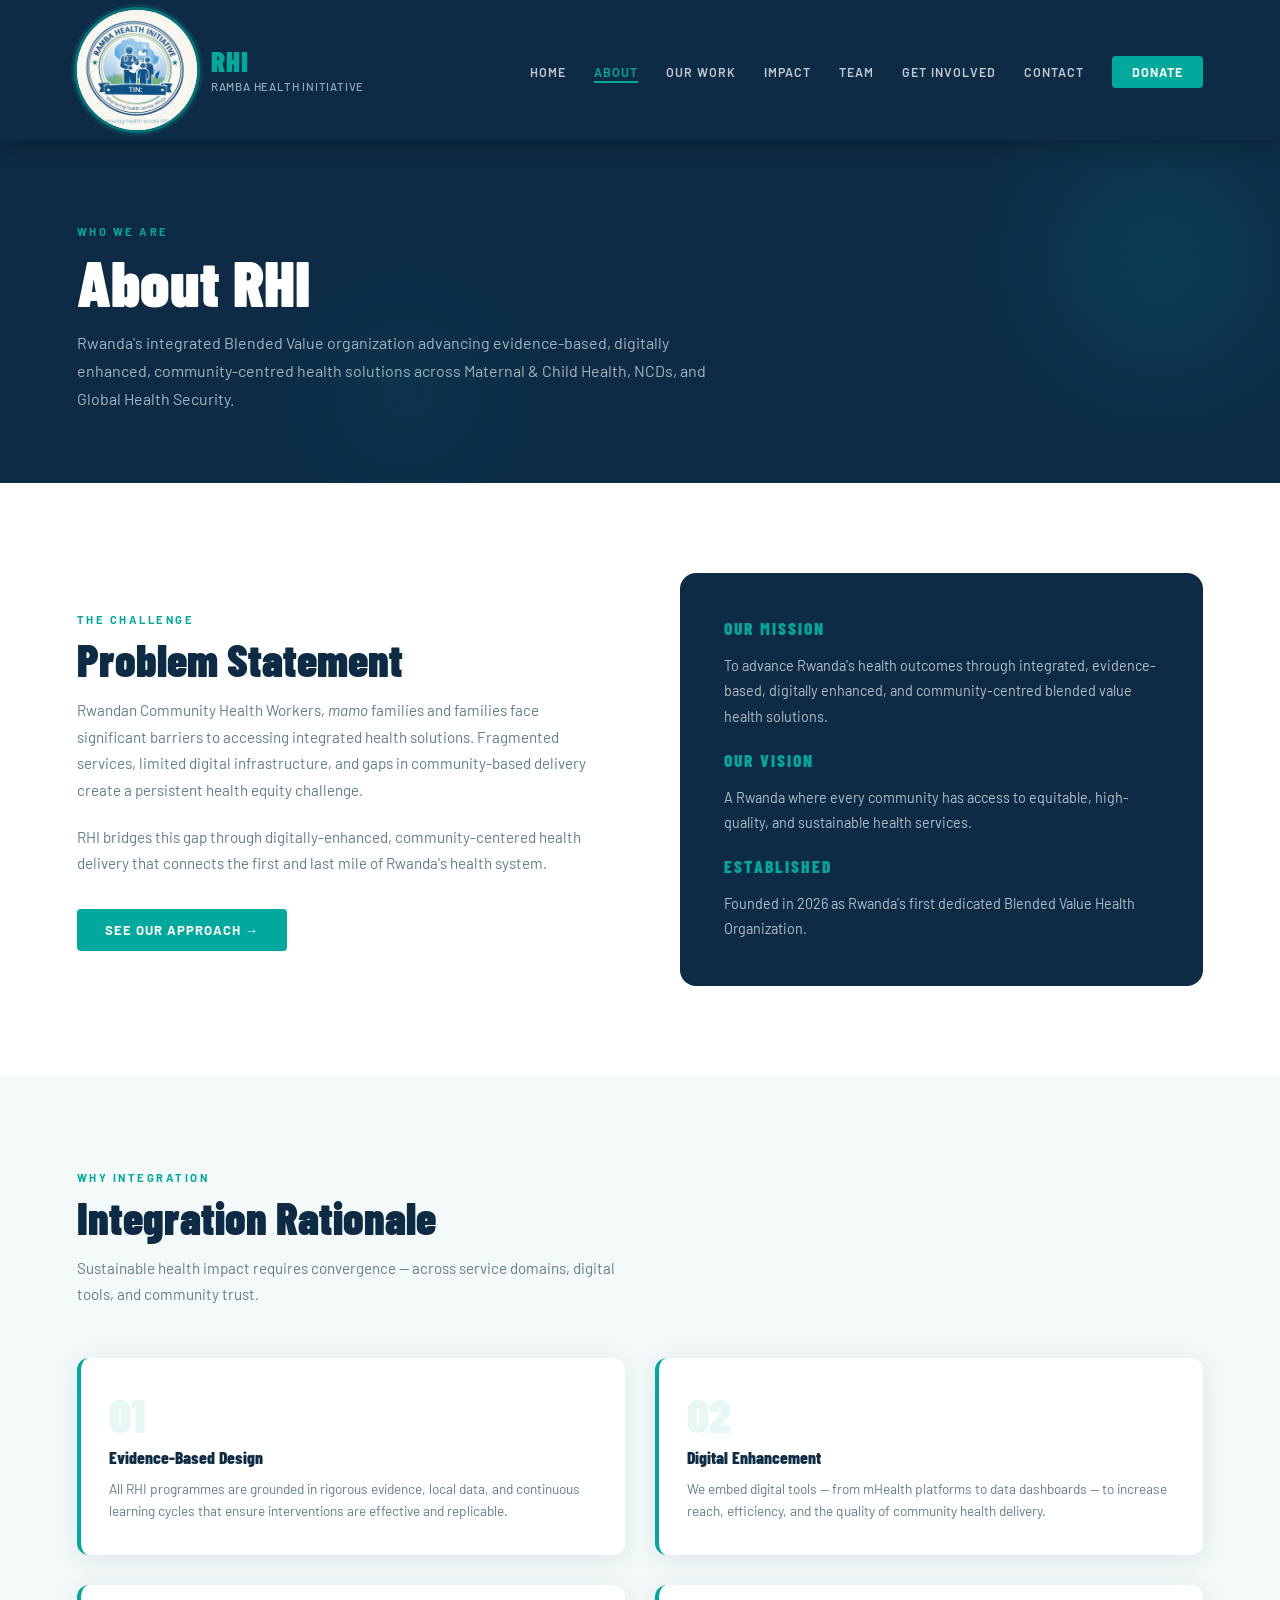
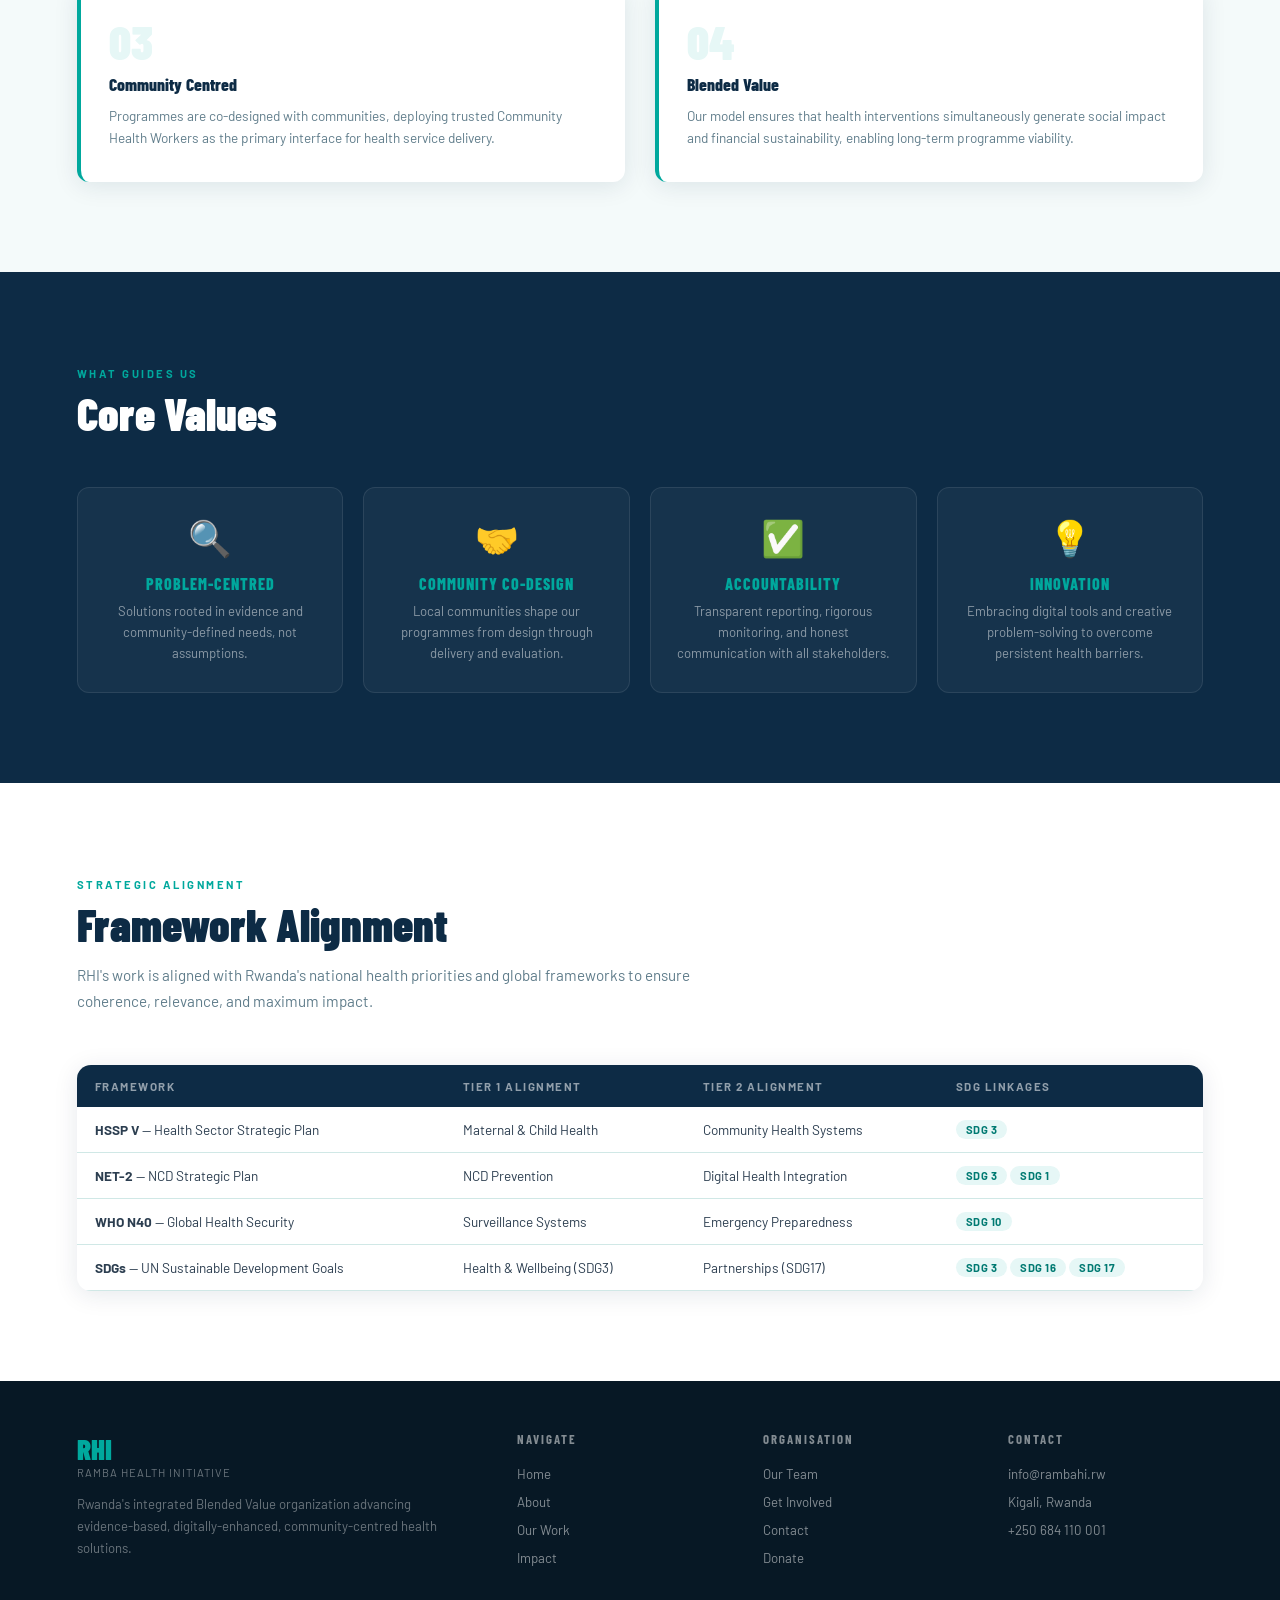
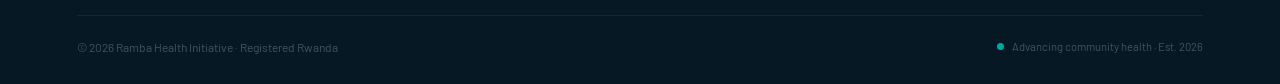
==== about.html @ 8e65e3e3 "done" ====
﻿<!DOCTYPE html>
<html lang="en">
<head>
<meta charset="UTF-8">
<link rel="icon" type="image/png" href="logo.png">
<meta name="viewport" content="width=device-width, initial-scale=1.0">
<title>About — Ramba Health Initiative</title>
<link href="https://fonts.googleapis.com/css2?family=Barlow+Condensed:wght@400;600;700;800;900&family=Barlow:ital,wght@0,300;0,400;0,500;0,600;1,400&display=swap" rel="stylesheet">
<link rel="stylesheet" href="shared.css">
<style>
.problem-section {
  display: grid; grid-template-columns: 1fr 1fr; gap: 80px; align-items: center;
}
.problem-card {
  background: var(--navy); border-radius: 16px; padding: 44px;
}
.problem-card h3 {
  font-family: 'Barlow Condensed', sans-serif;
  font-weight: 800; font-size: 1.1rem;
  color: var(--teal); letter-spacing: 2px; text-transform: uppercase; margin-bottom: 14px;
}
.problem-card p { font-size: 0.9rem; color: rgba(255,255,255,0.7); line-height: 1.75; }

.rationale-section { background: var(--light-bg); }
.rationale-grid { display: grid; grid-template-columns: 1fr 1fr; gap: 30px; margin-top: 50px; }
.rationale-card {
  background: white; border-radius: 12px; padding: 32px 28px;
  border-left: 4px solid var(--teal);
  box-shadow: var(--shadow);
}
.rationale-card .num {
  font-family: 'Barlow Condensed', sans-serif;
  font-weight: 900; font-size: 3rem; color: var(--teal-light);
  line-height: 1; margin-bottom: 8px;
}
.rationale-card h4 {
  font-family: 'Barlow Condensed', sans-serif;
  font-weight: 800; font-size: 1.1rem; color: var(--navy); margin-bottom: 10px;
}
.rationale-card p { font-size: 0.85rem; color: var(--text-muted); line-height: 1.65; }

.values-section { background: var(--navy); }
.values-section .section-title { color: white; }
.values-grid { display: grid; grid-template-columns: repeat(4,1fr); gap: 20px; margin-top: 50px; }
.value-card {
  background: rgba(255,255,255,0.04);
  border: 1px solid rgba(255,255,255,0.09);
  border-radius: 12px; padding: 28px 22px;
  text-align: center;
  transition: background .2s, transform .2s;
}
.value-card:hover { background: rgba(0,168,157,0.12); transform: translateY(-4px); }
.value-card .v-icon { font-size: 2.2rem; margin-bottom: 14px; }
.value-card .v-title {
  font-family: 'Barlow Condensed', sans-serif;
  font-weight: 800; font-size: 1rem; color: var(--teal);
  text-transform: uppercase; letter-spacing: 1px; margin-bottom: 8px;
}
.value-card .v-desc { font-size: 0.82rem; color: rgba(255,255,255,0.5); line-height: 1.6; }

.framework-section {}
.framework-intro { max-width: 640px; margin-bottom: 50px; }
.framework-table-wrap {
  background: white; border-radius: 14px;
  box-shadow: var(--shadow); overflow: hidden;
}
.framework-table-wrap table { width: 100%; border-collapse: collapse; }
.framework-table-wrap thead tr { background: var(--navy); }
.framework-table-wrap th {
  font-size: 0.72rem; font-weight: 700;
  color: rgba(255,255,255,0.55); letter-spacing: 1.5px; text-transform: uppercase;
  padding: 14px 18px; text-align: left;
}
.framework-table-wrap td {
  font-size: 0.85rem; padding: 13px 18px;
  border-bottom: 1px solid var(--border); color: var(--text);
}
.framework-table-wrap tbody tr:hover { background: var(--teal-light); }
.tag-pill {
  display: inline-block; padding: 3px 10px;
  border-radius: 99px; font-size: 0.7rem; font-weight: 700;
  background: var(--teal-light); color: var(--teal-dark);
  letter-spacing: 0.5px;
}

@media (max-width: 900px) {
  .problem-section { grid-template-columns: 1fr; gap: 40px; }
  .rationale-grid { grid-template-columns: 1fr; }
  .values-grid { grid-template-columns: 1fr 1fr; }
}
</style>
</head>
<body data-page="about">

<nav>
  <a class="nav-logo" href="index.html">
    <div class="logo-seal">
      <img src="logo.png" alt="RHI Logo">
    </div>
    <div class="logo-text"><div class="abbr">RHI</div><div class="full">Ramba Health Initiative</div></div>
  </a>
  <ul class="nav-links">
    <li><a href="index.html" data-page="index">Home</a></li>
    <li><a href="about.html" data-page="about">About</a></li>
    <li><a href="our-work.html" data-page="our-work">Our Work</a></li>
    <li><a href="impact.html" data-page="impact">Impact</a></li>
    <li><a href="team.html" data-page="team">Team</a></li>
    <li><a href="get-involved.html" data-page="get-involved">Get Involved</a></li>
    <li><a href="contact.html" data-page="contact">Contact</a></li>
    <li><a href="contact.html" class="btn-nav-donate">Donate</a></li>
  </ul>
</nav>

<div class="page-wrap">
  <div class="page-hero">
    <div class="section-tag">Who We Are</div>
    <h1 class="section-title fade-up">About RHI</h1>
    <p class="fade-up delay-1">Rwanda's integrated Blended Value organization advancing evidence-based, digitally enhanced, community-centred health solutions across Maternal & Child Health, NCDs, and Global Health Security.</p>
  </div>

  <!-- PROBLEM STATEMENT -->
  <section>
    <div class="problem-section">
      <div>
        <div class="section-tag">The Challenge</div>
        <h2 class="section-title">Problem Statement</h2>
        <p style="font-size:0.95rem;color:var(--text-muted);line-height:1.75;margin-bottom:20px;">
          Rwandan Community Health Workers, <em>mamo</em> families and families face significant barriers to accessing integrated health solutions. Fragmented services, limited digital infrastructure, and gaps in community-based delivery create a persistent health equity challenge.
        </p>
        <p style="font-size:0.95rem;color:var(--text-muted);line-height:1.75;margin-bottom:32px;">
          RHI bridges this gap through digitally-enhanced, community-centered health delivery that connects the first and last mile of Rwanda's health system.
        </p>
        <a href="our-work.html" class="btn-primary">See Our Approach →</a>
      </div>
      <div class="problem-card">
        <h3>Our Mission</h3>
        <p style="margin-bottom:20px;">To advance Rwanda's health outcomes through integrated, evidence-based, digitally enhanced, and community-centred blended value health solutions.</p>
        <h3>Our Vision</h3>
        <p style="margin-bottom:20px;">A Rwanda where every community has access to equitable, high-quality, and sustainable health services.</p>
        <h3>Established</h3>
        <p>Founded in 2026 as Rwanda's first dedicated Blended Value Health Organization.</p>
      </div>
    </div>
  </section>

  <!-- INTEGRATION RATIONALE -->
  <section class="rationale-section">
    <div class="section-tag">Why Integration</div>
    <h2 class="section-title">Integration Rationale</h2>
    <p class="section-sub">Sustainable health impact requires convergence — across service domains, digital tools, and community trust.</p>
    <div class="rationale-grid">
      <div class="rationale-card">
        <div class="num">01</div>
        <h4>Evidence-Based Design</h4>
        <p>All RHI programmes are grounded in rigorous evidence, local data, and continuous learning cycles that ensure interventions are effective and replicable.</p>
      </div>
      <div class="rationale-card">
        <div class="num">02</div>
        <h4>Digital Enhancement</h4>
        <p>We embed digital tools — from mHealth platforms to data dashboards — to increase reach, efficiency, and the quality of community health delivery.</p>
      </div>
      <div class="rationale-card">
        <div class="num">03</div>
        <h4>Community Centred</h4>
        <p>Programmes are co-designed with communities, deploying trusted Community Health Workers as the primary interface for health service delivery.</p>
      </div>
      <div class="rationale-card">
        <div class="num">04</div>
        <h4>Blended Value</h4>
        <p>Our model ensures that health interventions simultaneously generate social impact and financial sustainability, enabling long-term programme viability.</p>
      </div>
    </div>
  </section>

  <!-- CORE VALUES -->
  <section class="values-section">
    <div class="section-tag" style="color:var(--teal)">What Guides Us</div>
    <h2 class="section-title">Core Values</h2>
    <div class="values-grid">
      <div class="value-card">
        <div class="v-icon">🔍</div>
        <div class="v-title">Problem-Centred</div>
        <div class="v-desc">Solutions rooted in evidence and community-defined needs, not assumptions.</div>
      </div>
      <div class="value-card">
        <div class="v-icon">🤝</div>
        <div class="v-title">Community Co-Design</div>
        <div class="v-desc">Local communities shape our programmes from design through delivery and evaluation.</div>
      </div>
      <div class="value-card">
        <div class="v-icon">✅</div>
        <div class="v-title">Accountability</div>
        <div class="v-desc">Transparent reporting, rigorous monitoring, and honest communication with all stakeholders.</div>
      </div>
      <div class="value-card">
        <div class="v-icon">💡</div>
        <div class="v-title">Innovation</div>
        <div class="v-desc">Embracing digital tools and creative problem-solving to overcome persistent health barriers.</div>
      </div>
    </div>
  </section>

  <!-- FRAMEWORK ALIGNMENT -->
  <section class="framework-section">
    <div class="section-tag">Strategic Alignment</div>
    <h2 class="section-title">Framework Alignment</h2>
    <p class="section-sub framework-intro">RHI's work is aligned with Rwanda's national health priorities and global frameworks to ensure coherence, relevance, and maximum impact.</p>
    <div class="framework-table-wrap">
      <table>
        <thead>
          <tr>
            <th>Framework</th><th>Tier 1 Alignment</th><th>Tier 2 Alignment</th><th>SDG Linkages</th>
          </tr>
        </thead>
        <tbody>
          <tr>
            <td><strong>HSSP V</strong> — Health Sector Strategic Plan</td>
            <td>Maternal & Child Health</td>
            <td>Community Health Systems</td>
            <td><span class="tag-pill">SDG 3</span></td>
          </tr>
          <tr>
            <td><strong>NET-2</strong> — NCD Strategic Plan</td>
            <td>NCD Prevention</td>
            <td>Digital Health Integration</td>
            <td><span class="tag-pill">SDG 3</span> <span class="tag-pill">SDG 1</span></td>
          </tr>
          <tr>
            <td><strong>WHO N40</strong> — Global Health Security</td>
            <td>Surveillance Systems</td>
            <td>Emergency Preparedness</td>
            <td><span class="tag-pill">SDG 10</span></td>
          </tr>
          <tr>
            <td><strong>SDGs</strong> — UN Sustainable Development Goals</td>
            <td>Health & Wellbeing (SDG3)</td>
            <td>Partnerships (SDG17)</td>
            <td><span class="tag-pill">SDG 3</span> <span class="tag-pill">SDG 16</span> <span class="tag-pill">SDG 17</span></td>
          </tr>
        </tbody>
      </table>
    </div>
  </section>
</div>

<footer>
  <div class="footer-top">
    <div class="footer-brand">
      <div class="abbr">RHI</div>
      <div class="tagline">Ramba Health Initiative</div>
      <p>Rwanda's integrated Blended Value organization advancing evidence-based, digitally-enhanced, community-centred health solutions.</p>
    </div>
    <div class="footer-col"><h4>Navigate</h4><ul><li><a href="index.html">Home</a></li><li><a href="about.html">About</a></li><li><a href="our-work.html">Our Work</a></li><li><a href="impact.html">Impact</a></li></ul></div>
    <div class="footer-col"><h4>Organisation</h4><ul><li><a href="team.html">Our Team</a></li><li><a href="get-involved.html">Get Involved</a></li><li><a href="contact.html">Contact</a></li><li><a href="contact.html">Donate</a></li></ul></div>
    <div class="footer-col"><h4>Contact</h4><ul><li><a href="mailto:info@rambahi.rw">info@rambahi.rw</a></li><li><a href="#">Kigali, Rwanda</a></li><li><a href="#">+250 684 110 001</a></li></ul></div>
  </div>
  <div class="footer-bottom">
    <p>© 2026 Ramba Health Initiative · Registered Rwanda</p>
    <div class="footer-pulse"><div class="pulse-dot"></div><div class="pulse-label">Advancing community health · Est. 2026</div></div>
  </div>
</footer>
<script>
  document.querySelectorAll('.nav-links a[data-page]').forEach(a => {
    if (a.dataset.page === document.body.dataset.page) a.classList.add('active');
  });
</script>
<script>
(function(){
  var img = new Image();
  img.onload = function(){
    var c = document.createElement('canvas');
    c.width = c.height = 64;
    var ctx = c.getContext('2d');
    ctx.beginPath();
    ctx.arc(32,32,32,0,Math.PI*2);
    ctx.closePath();
    ctx.clip();
    ctx.drawImage(img,0,0,64,64);
    var link = document.querySelector("link[rel='icon']");
    link.href = c.toDataURL('image/png');
  };
  img.src = 'logo.png';
})();
</script></body>
</html>
---- shared.css ----
@import url('https://fonts.googleapis.com/css2?family=Barlow+Condensed:wght@400;600;700;800;900&family=Barlow:ital,wght@0,300;0,400;0,500;0,600;1,400&display=swap');

:root {
  --teal: #00A89D;
  --teal-dark: #007A72;
  --teal-light: #E6F7F6;
  --teal-mid: #B2E4E1;
  --navy: #0D2B45;
  --navy-mid: #1A3F5C;
  --gold: #F5A623;
  --white: #FFFFFF;
  --light-bg: #F4FAFA;
  --text: #2C3E50;
  --text-muted: #607D8B;
  --border: #D0E8E6;
  --shadow: 0 4px 24px rgba(13,43,69,0.10);
}

* { margin: 0; padding: 0; box-sizing: border-box; }

html { scroll-behavior: smooth; }

body {
  font-family: 'Barlow', sans-serif;
  color: var(--text);
  background: var(--white);
  overflow-x: hidden;
}

/* ── NAV ── */
nav {
  position: fixed; top: 0; width: 100%; z-index: 1000;
  background: var(--navy);
  display: flex; align-items: center; justify-content: space-between;
  padding: 0 6%;
  height: 140px;
  box-shadow: 0 2px 24px rgba(0,0,0,0.30);
}

.nav-logo {
  display: flex; align-items: center; gap: 14px;
  text-decoration: none;
}

.logo-seal {
  width: 120px; height: 120px;
  border-radius: 50%;
  overflow: hidden;
  flex-shrink: 0;
  background: white;
  box-shadow: 0 0 0 3px rgba(0,168,157,0.5), 0 0 0 6px rgba(0,168,157,0.15);
}
.logo-seal img { width: 100%; height: 100%; object-fit: cover; display: block; }

.logo-text .abbr {
  font-family: 'Barlow Condensed', sans-serif;
  font-weight: 900; font-size: 1.8rem;
  color: var(--teal); letter-spacing: 1px; line-height: 1;
}
.logo-text .full {
  font-size: 0.72rem; font-weight: 500;
  color: rgba(255,255,255,0.6);
  letter-spacing: 0.8px; text-transform: uppercase; margin-top: 3px;
}

.nav-links {
  display: flex; align-items: center; gap: 28px;
  list-style: none;
}
.nav-links a {
  font-size: 0.78rem; font-weight: 600; letter-spacing: 1px;
  text-transform: uppercase;
  color: rgba(255,255,255,0.75);
  text-decoration: none;
  transition: color .2s;
  position: relative;
  padding-bottom: 2px;
}
.nav-links a::after {
  content: '';
  position: absolute; bottom: -2px; left: 0;
  width: 0; height: 2px;
  background: var(--teal);
  transition: width .25s;
}
.nav-links a:hover { color: white; }
.nav-links a:hover::after { width: 100%; }
.nav-links a.active { color: var(--teal); }
.nav-links a.active::after { width: 100%; }

.btn-nav-donate {
  background: var(--teal) !important;
  color: white !important;
  padding: 9px 20px !important;
  border-radius: 4px;
  font-weight: 700 !important;
  letter-spacing: 1px;
  transition: background .2s, transform .2s !important;
}
.btn-nav-donate:hover { background: var(--teal-dark) !important; transform: translateY(-1px) !important; }
.btn-nav-donate::after { display: none !important; }

/* ── PAGE WRAPPER ── */
.page-wrap { margin-top: 140px; }

/* ── SECTION UTILITIES ── */
.container { max-width: 1200px; margin: 0 auto; padding: 0 6%; }

section { padding: 90px 6%; }

.section-tag {
  display: inline-block;
  font-size: 0.7rem; font-weight: 700;
  letter-spacing: 2.5px; text-transform: uppercase;
  color: var(--teal); margin-bottom: 10px;
}

.section-title {
  font-family: 'Barlow Condensed', sans-serif;
  font-weight: 900; font-size: clamp(2rem, 3.5vw, 3rem);
  color: var(--navy); line-height: 1.05;
  margin-bottom: 14px;
}

.section-sub {
  font-size: 0.95rem; color: var(--text-muted);
  line-height: 1.75; max-width: 560px;
}

/* ── BUTTONS ── */
.btn-primary {
  background: var(--teal); color: white;
  padding: 13px 28px; border-radius: 4px;
  text-decoration: none; font-weight: 700;
  font-size: 0.82rem; letter-spacing: 1px; text-transform: uppercase;
  transition: background .2s, transform .2s;
  display: inline-flex; align-items: center; gap: 8px;
  border: none; cursor: pointer; font-family: 'Barlow', sans-serif;
}
.btn-primary:hover { background: var(--teal-dark); transform: translateY(-2px); }

.btn-outline {
  background: transparent; color: var(--navy);
  padding: 13px 28px; border-radius: 4px;
  text-decoration: none; font-weight: 700;
  font-size: 0.82rem; letter-spacing: 1px; text-transform: uppercase;
  border: 2px solid var(--navy);
  transition: all .2s;
  display: inline-flex; align-items: center; gap: 8px;
}
.btn-outline:hover { background: var(--navy); color: white; transform: translateY(-2px); }

.btn-outline-white {
  background: transparent; color: white;
  padding: 13px 28px; border-radius: 4px;
  text-decoration: none; font-weight: 700;
  font-size: 0.82rem; letter-spacing: 1px; text-transform: uppercase;
  border: 2px solid rgba(255,255,255,0.35);
  transition: all .2s;
  display: inline-flex; align-items: center; gap: 8px;
}
.btn-outline-white:hover { border-color: white; transform: translateY(-2px); }

/* ── CARDS ── */
.card {
  background: white; border-radius: 12px;
  box-shadow: var(--shadow);
  overflow: hidden;
  transition: transform .25s, box-shadow .25s;
}
.card:hover { transform: translateY(-6px); box-shadow: 0 16px 48px rgba(13,43,69,0.14); }

/* ── PAGE HERO (inner pages) ── */
.page-hero {
  background: var(--navy);
  padding: 80px 6% 70px;
  position: relative; overflow: hidden;
}
.page-hero::before {
  content: '';
  position: absolute; top: -80px; right: -80px;
  width: 400px; height: 400px;
  border-radius: 50%;
  background: radial-gradient(circle, rgba(0,168,157,0.15) 0%, transparent 70%);
}
.page-hero::after {
  content: '';
  position: absolute; bottom: -60px; left: 20%;
  width: 300px; height: 300px;
  border-radius: 50%;
  background: radial-gradient(circle, rgba(0,168,157,0.08) 0%, transparent 70%);
}
.page-hero .section-tag { color: var(--teal); }
.page-hero .section-title { color: white; font-size: clamp(2.5rem, 5vw, 4rem); }
.page-hero p { color: rgba(255,255,255,0.65); font-size: 1rem; line-height: 1.75; max-width: 640px; margin-top: 14px; }

/* ── FOOTER ── */
footer {
  background: #071825;
  padding: 50px 6% 30px;
}
.footer-top {
  display: grid; grid-template-columns: 2fr 1fr 1fr 1fr;
  gap: 50px; margin-bottom: 40px;
}
.footer-brand .abbr {
  font-family: 'Barlow Condensed', sans-serif;
  font-weight: 900; font-size: 1.8rem; color: var(--teal);
}
.footer-brand .tagline {
  font-size: 0.7rem; color: rgba(255,255,255,0.4);
  text-transform: uppercase; letter-spacing: 1px; margin-bottom: 14px;
}
.footer-brand p {
  font-size: 0.82rem; color: rgba(255,255,255,0.4); line-height: 1.7;
}
.footer-col h4 {
  font-family: 'Barlow Condensed', sans-serif;
  font-weight: 700; font-size: 0.8rem;
  color: rgba(255,255,255,0.5); letter-spacing: 2px;
  text-transform: uppercase; margin-bottom: 16px;
}
.footer-col ul { list-style: none; }
.footer-col ul li { margin-bottom: 9px; }
.footer-col ul li a {
  font-size: 0.83rem; color: rgba(255,255,255,0.5);
  text-decoration: none; transition: color .2s;
}
.footer-col ul li a:hover { color: var(--teal); }
.footer-bottom {
  border-top: 1px solid rgba(255,255,255,0.06);
  padding-top: 24px;
  display: flex; align-items: center; justify-content: space-between;
  flex-wrap: wrap; gap: 12px;
}
.footer-bottom p { font-size: 0.75rem; color: rgba(255,255,255,0.25); }
.footer-pulse {
  display: flex; align-items: center; gap: 8px;
}
.pulse-dot {
  width: 7px; height: 7px; border-radius: 50%;
  background: var(--teal); animation: pulse 2s infinite;
}
@keyframes pulse { 0%,100%{opacity:1}50%{opacity:.3} }
.pulse-label { font-size: 0.7rem; color: rgba(255,255,255,0.25); }

/* ── ANIMATIONS ── */
@keyframes fadeUp {
  from { opacity: 0; transform: translateY(28px); }
  to { opacity: 1; transform: translateY(0); }
}
.fade-up { animation: fadeUp .7s ease forwards; opacity: 0; }
.delay-1 { animation-delay: .15s; }
.delay-2 { animation-delay: .30s; }
.delay-3 { animation-delay: .45s; }
.delay-4 { animation-delay: .60s; }

/* ── RESPONSIVE ── */
@media (max-width: 900px) {
  .nav-links { display: none; }
  section { padding: 60px 5%; }
  .footer-top { grid-template-columns: 1fr 1fr; gap: 30px; }
}
@media (max-width: 600px) {
  .footer-top { grid-template-columns: 1fr; }
}
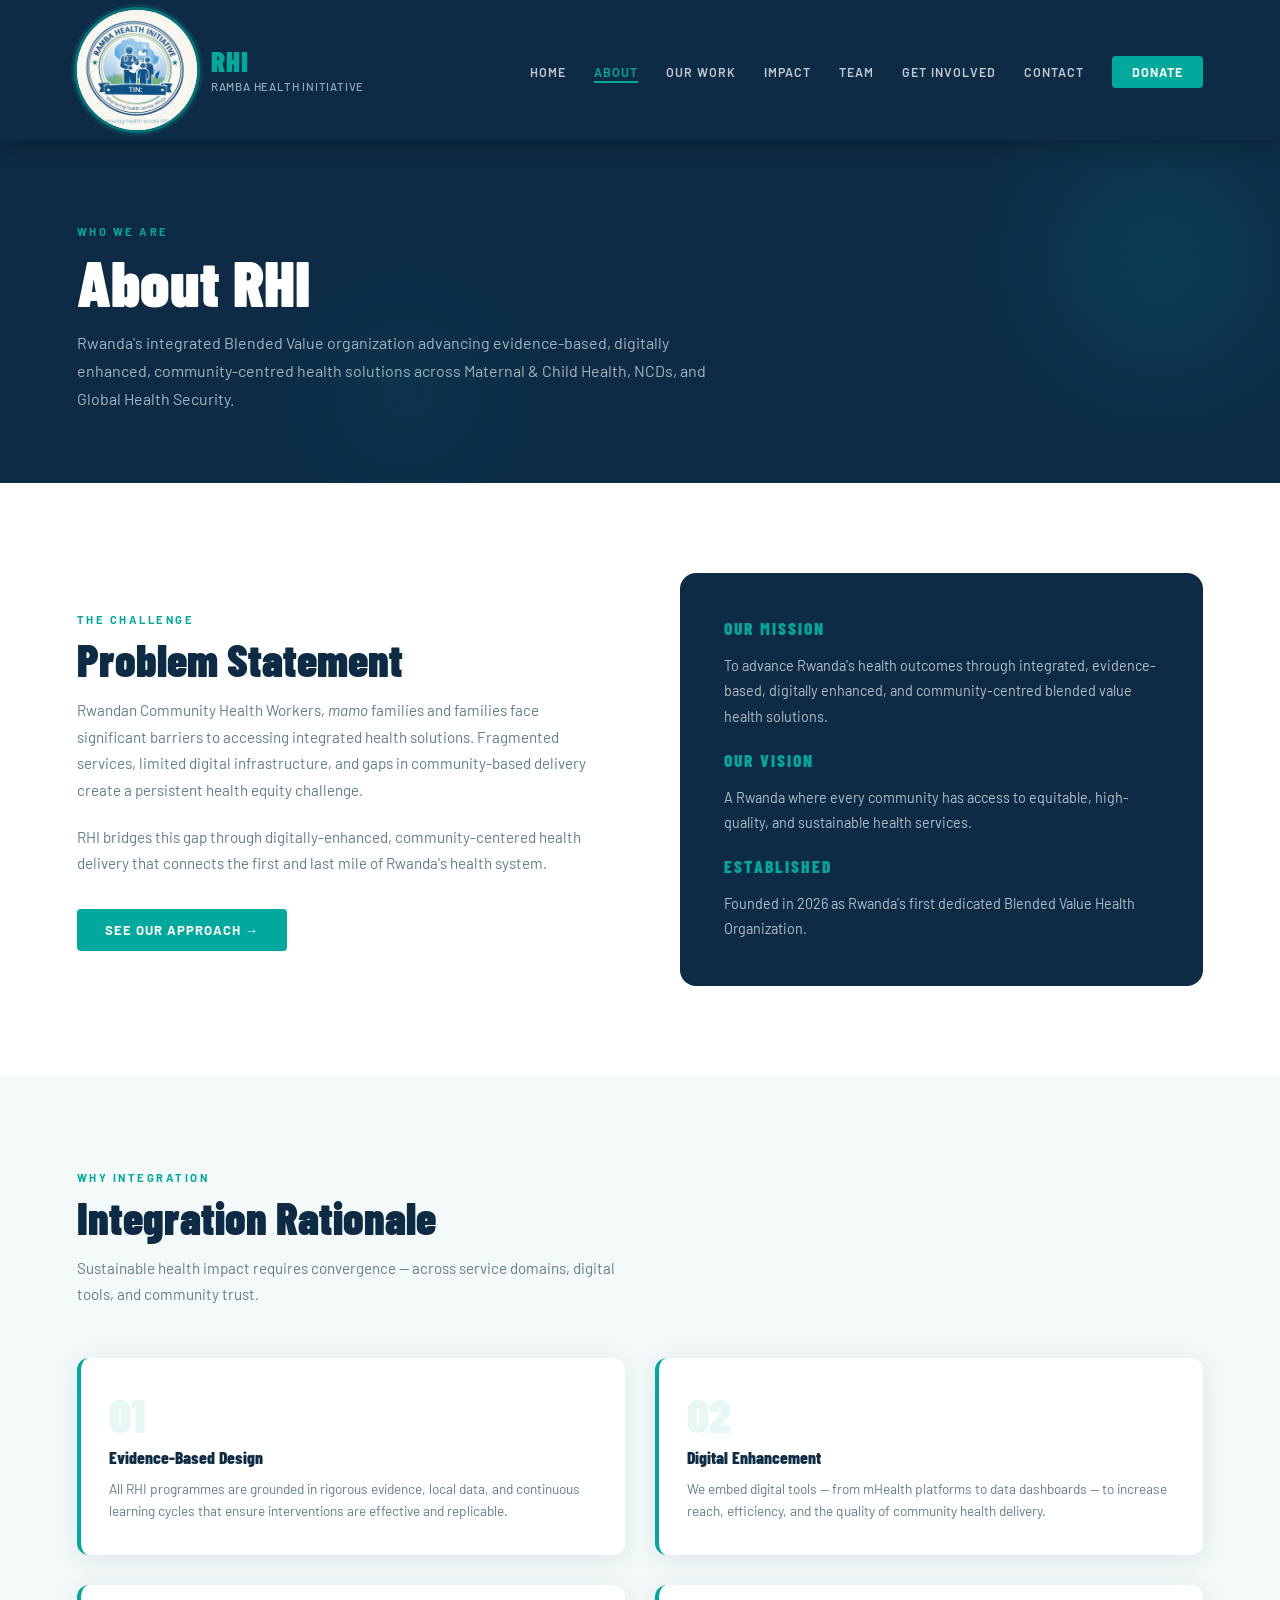
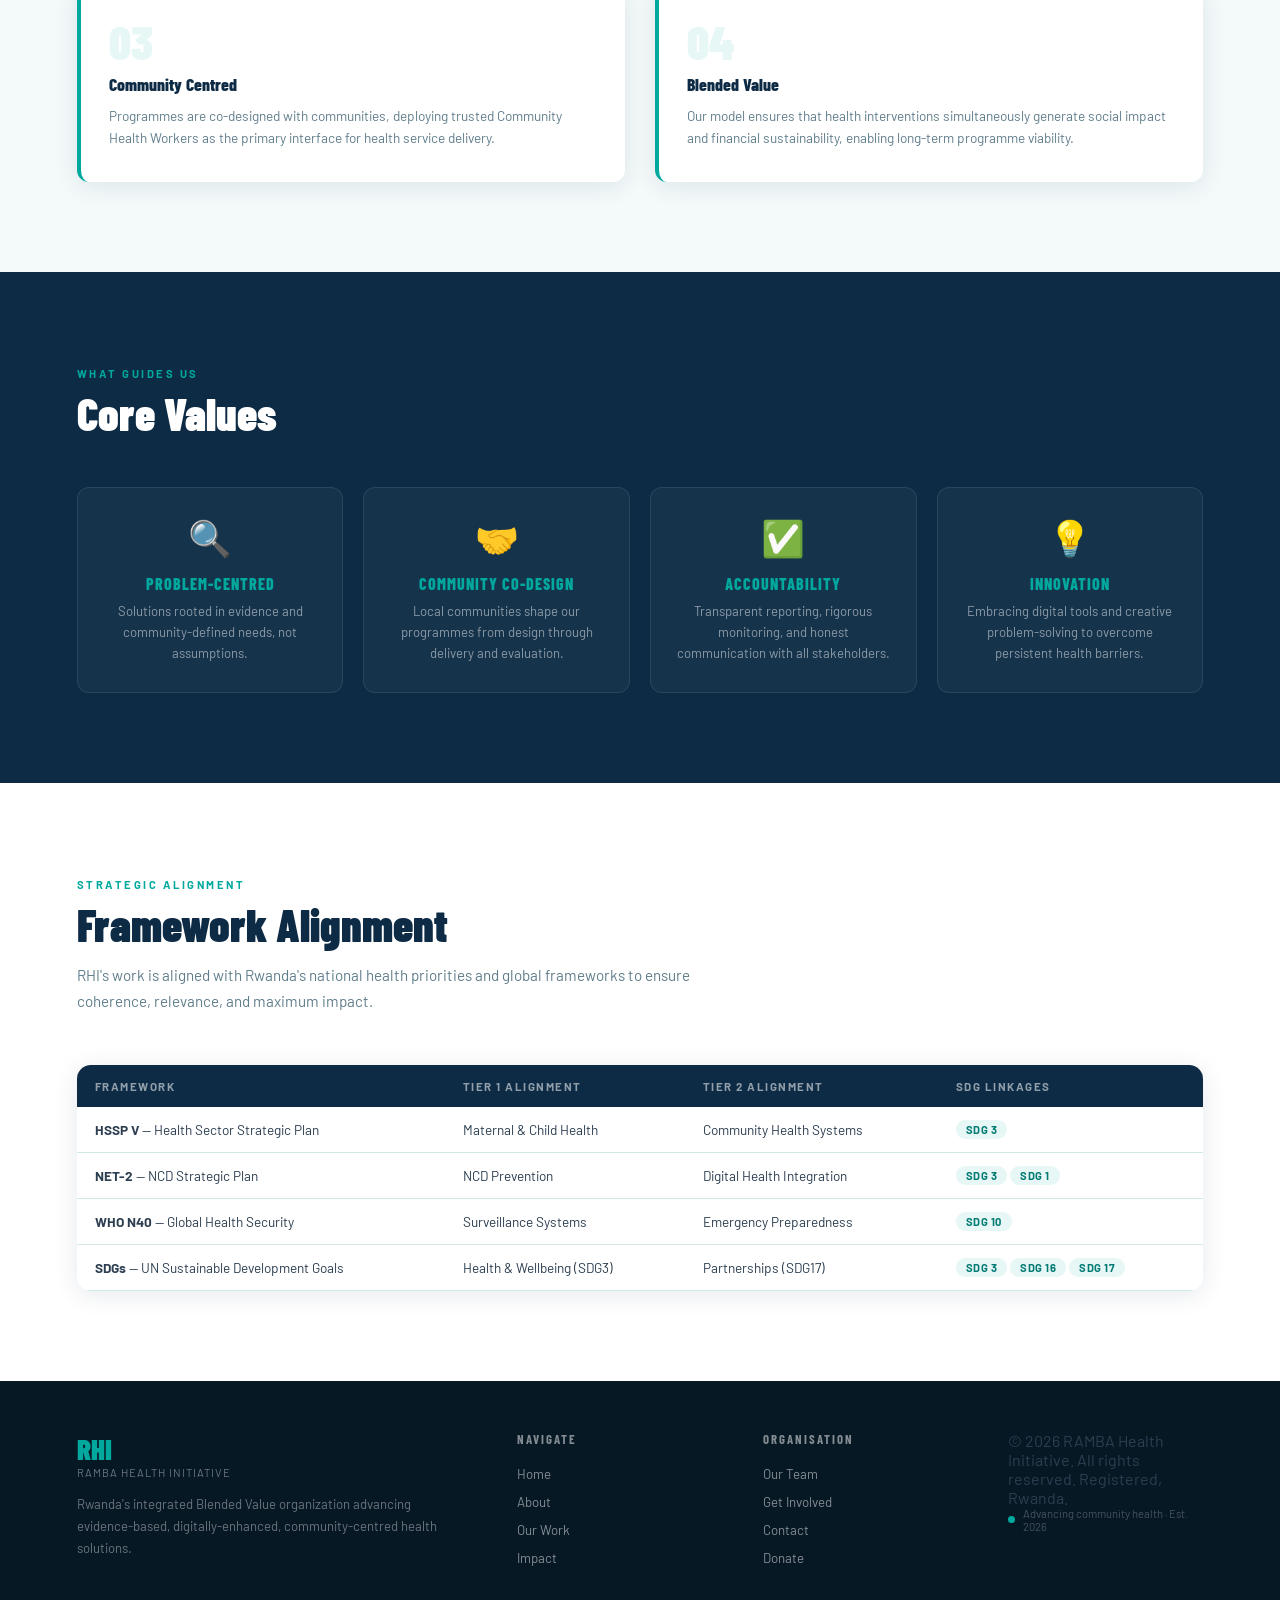
==== commit 4a35f6c2: "modified" ====
--- a/about.html
+++ b/about.html
@@ -252,10 +252,10 @@
     </div>
     <div class="footer-col"><h4>Navigate</h4><ul><li><a href="index.html">Home</a></li><li><a href="about.html">About</a></li><li><a href="our-work.html">Our Work</a></li><li><a href="impact.html">Impact</a></li></ul></div>
     <div class="footer-col"><h4>Organisation</h4><ul><li><a href="team.html">Our Team</a></li><li><a href="get-involved.html">Get Involved</a></li><li><a href="contact.html">Contact</a></li><li><a href="contact.html">Donate</a></li></ul></div>
-    <div class="footer-col"><h4>Contact</h4><ul><li><a href="mailto:info@rambahi.rw">info@rambahi.rw</a></li><li><a href="#">Kigali, Rwanda</a></li><li><a href="#">+250 684 110 001</a></li></ul></div>
+    <div class="footer-col><h4>Contact</h4><ul><li><a href=mailto:info@rambahealth.org>info@rambahealth.org</a></li><li><a href=#>Remera, Kigali, Rwanda</a></li><li><a href=tel:+250786354394>+250 786 354 394</a></li></ul></div>
   </div>
   <div class="footer-bottom">
-    <p>© 2026 Ramba Health Initiative · Registered Rwanda</p>
+ <p>&copy; 2026 RAMBA Health Initiative. All rights reserved. Registered, Rwanda.</p>
     <div class="footer-pulse"><div class="pulse-dot"></div><div class="pulse-label">Advancing community health · Est. 2026</div></div>
   </div>
 </footer>
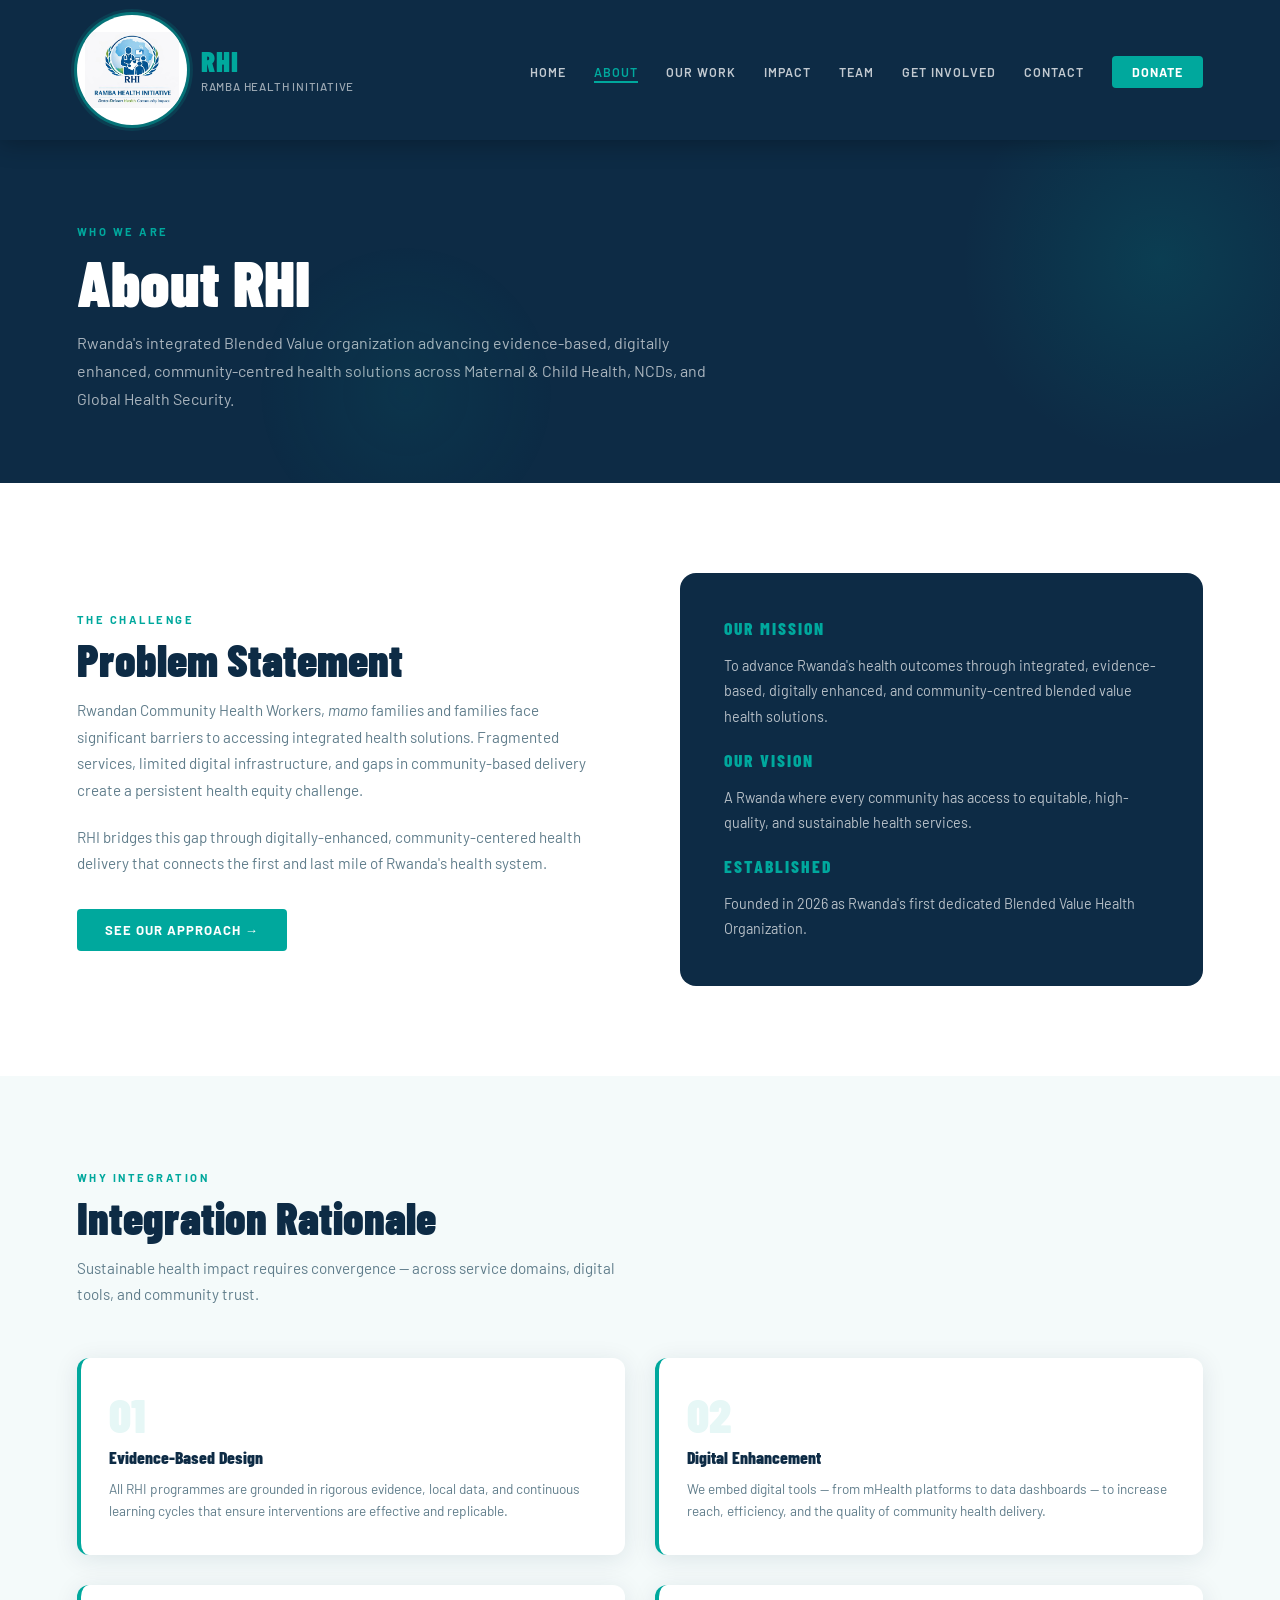
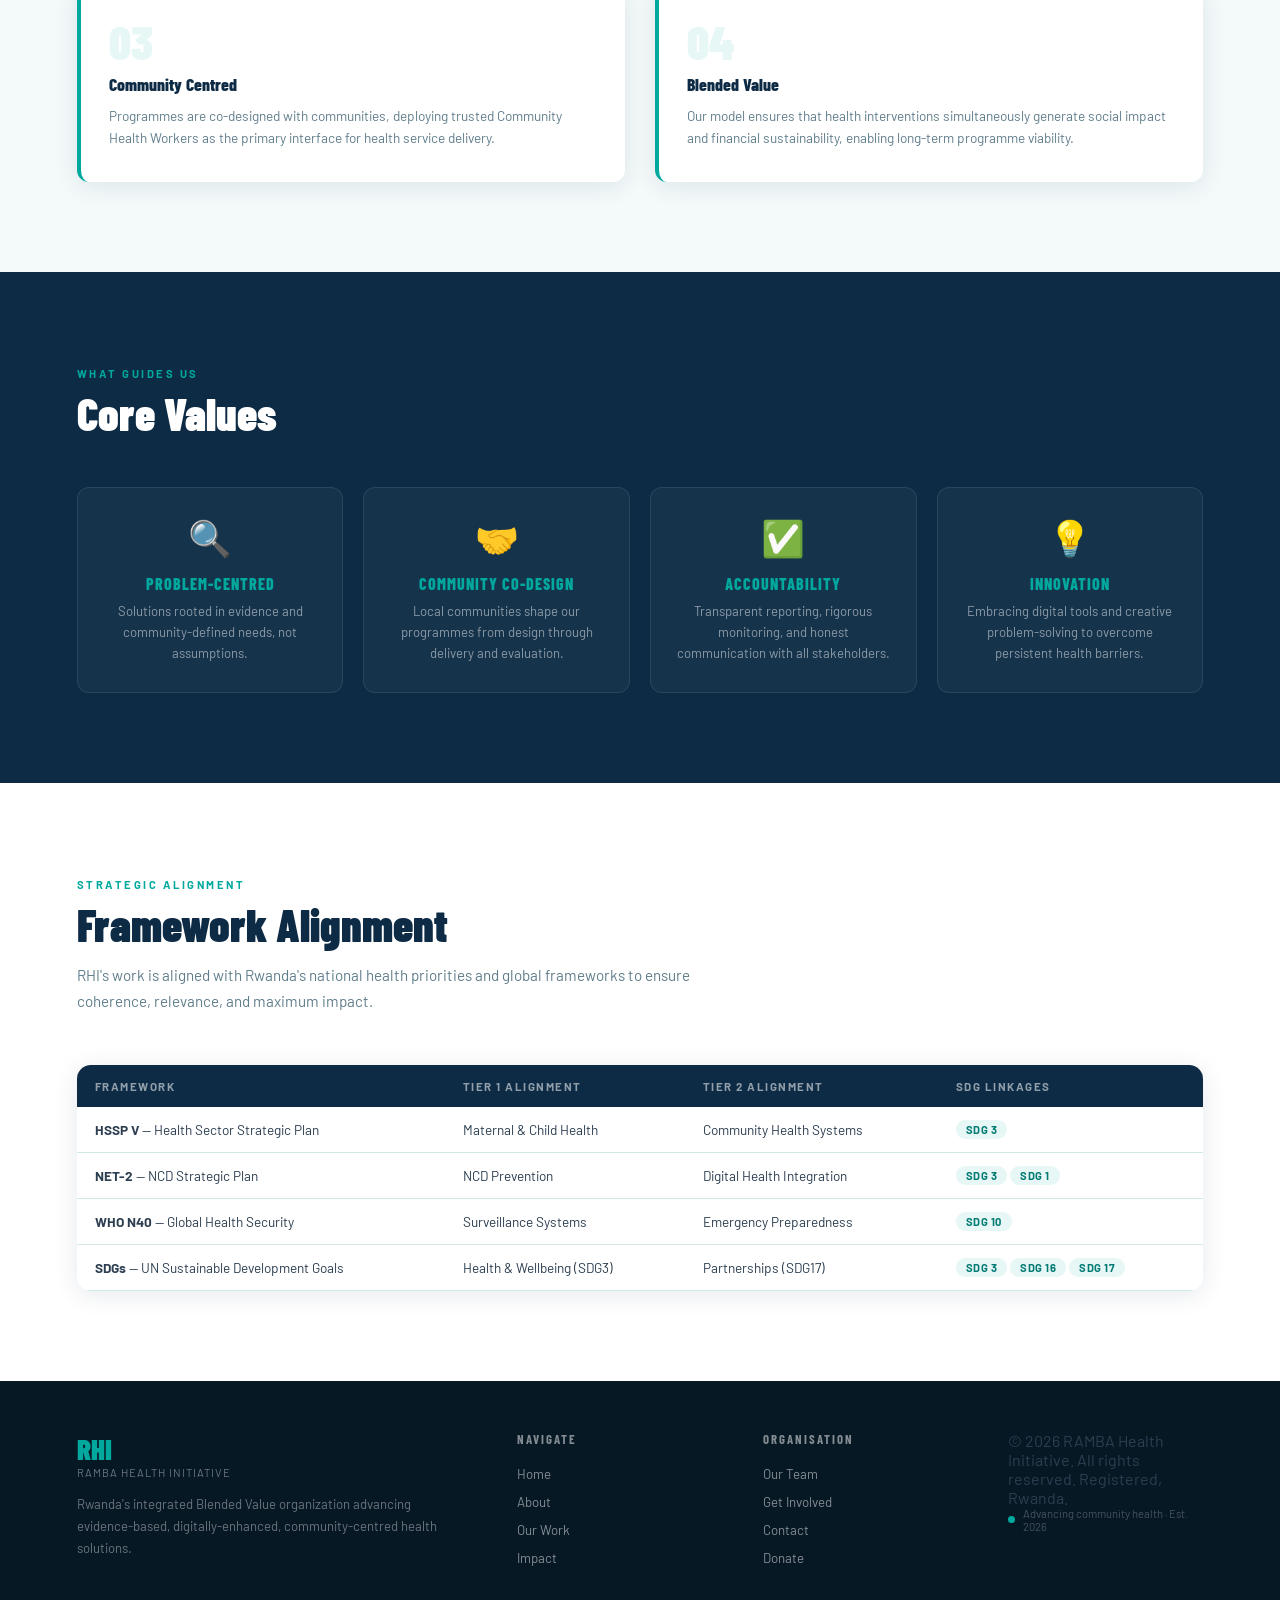
==== commit 26935347: "done" ====
--- a/about.html
+++ b/about.html
@@ -2,7 +2,7 @@
 <html lang="en">
 <head>
 <meta charset="UTF-8">
-<link rel="icon" type="image/png" href="logo.png">
+<link rel="icon" type="image/png" href="image.png">
 <meta name="viewport" content="width=device-width, initial-scale=1.0">
 <title>About — Ramba Health Initiative</title>
 <link href="https://fonts.googleapis.com/css2?family=Barlow+Condensed:wght@400;600;700;800;900&family=Barlow:ital,wght@0,300;0,400;0,500;0,600;1,400&display=swap" rel="stylesheet">
@@ -95,7 +95,7 @@
 <nav>
   <a class="nav-logo" href="index.html">
     <div class="logo-seal">
-      <img src="logo.png" alt="RHI Logo">
+      <img src="image.png" alt="RHI Logo">
     </div>
     <div class="logo-text"><div class="abbr">RHI</div><div class="full">Ramba Health Initiative</div></div>
   </a>
@@ -279,7 +279,8 @@
     var link = document.querySelector("link[rel='icon']");
     link.href = c.toDataURL('image/png');
   };
-  img.src = 'logo.png';
+  img.src = 'image.png';
 })();
 </script></body>
 </html>
+
--- a/shared.css
+++ b/shared.css
@@ -43,14 +43,16 @@
 }
 
 .logo-seal {
-  width: 120px; height: 120px;
+  width: 110px; height: 110px;
   border-radius: 50%;
   overflow: hidden;
   flex-shrink: 0;
   background: white;
+  display: flex; align-items: center; justify-content: center;
   box-shadow: 0 0 0 3px rgba(0,168,157,0.5), 0 0 0 6px rgba(0,168,157,0.15);
-}
-.logo-seal img { width: 100%; height: 100%; object-fit: cover; display: block; }
+  padding: 8px;
+}
+.logo-seal img { width: 100%; height: 100%; object-fit: contain; display: block; }
 
 .logo-text .abbr {
   font-family: 'Barlow Condensed', sans-serif;
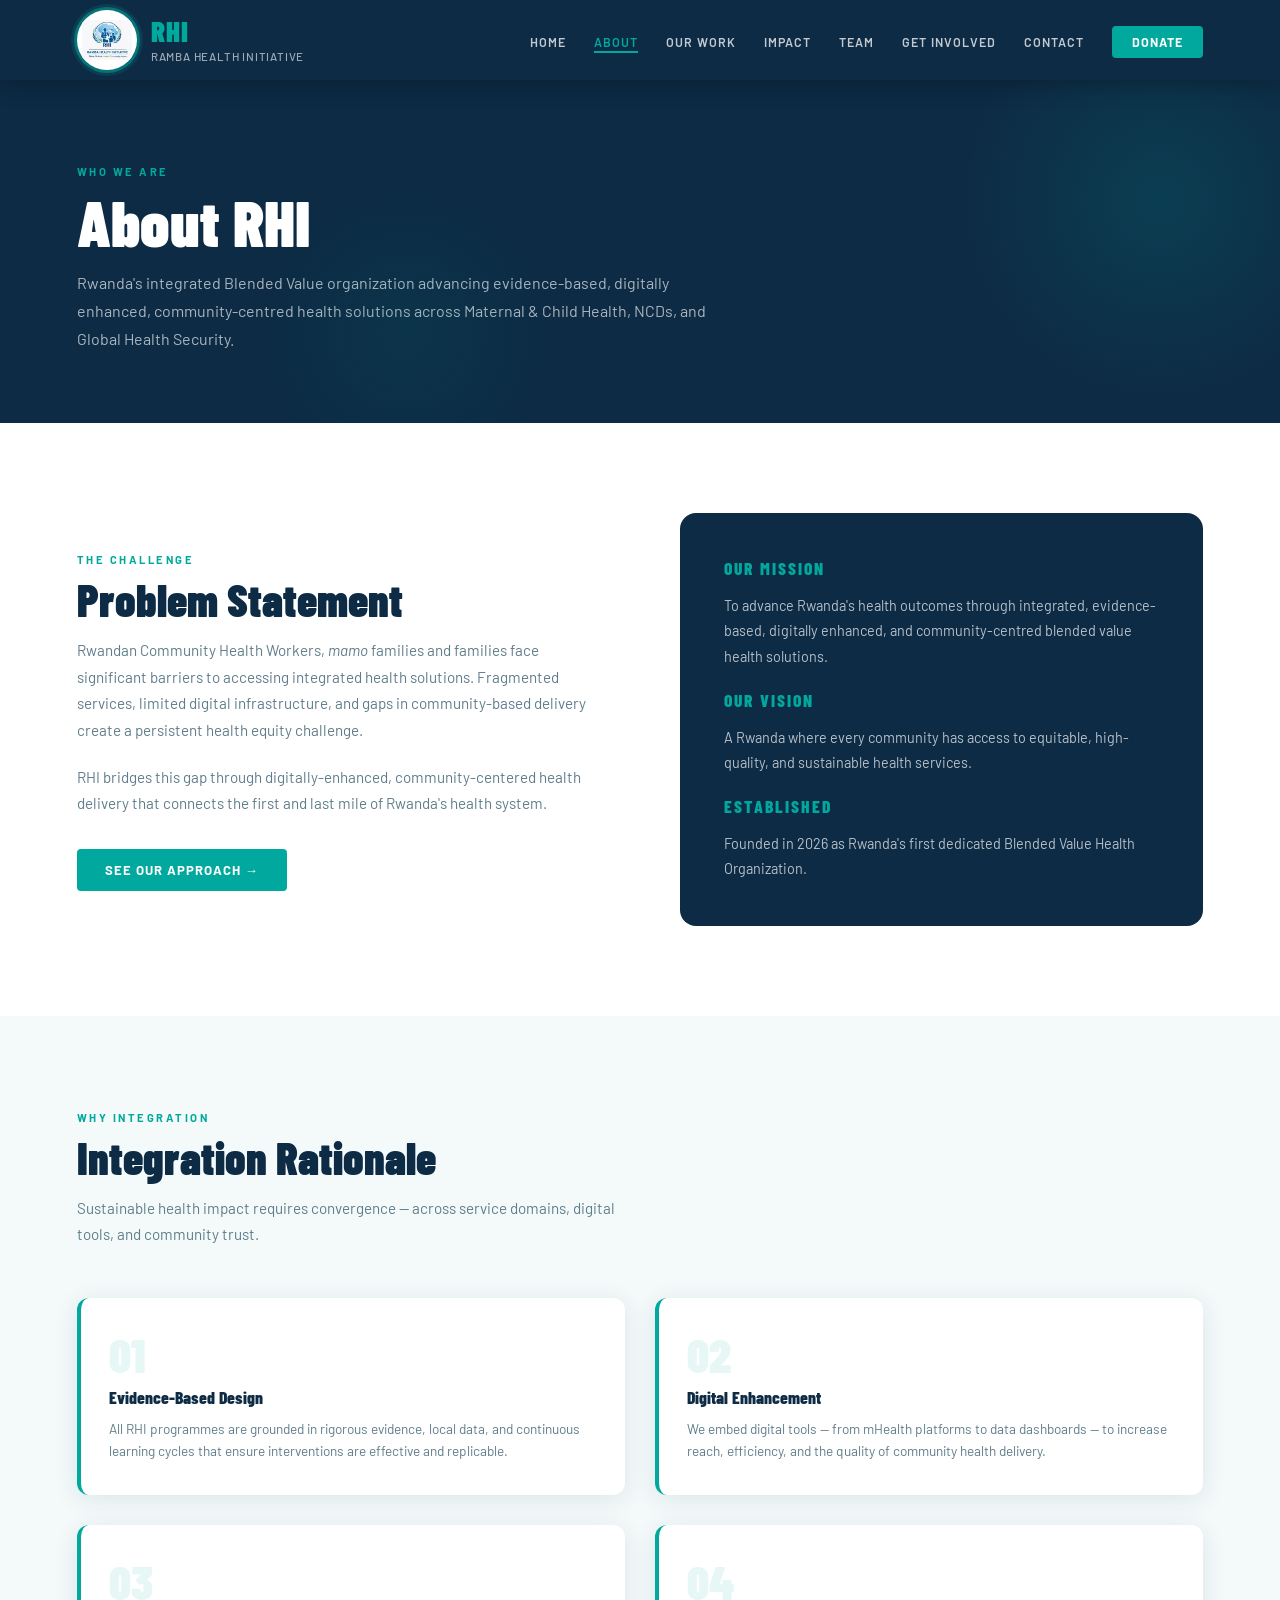
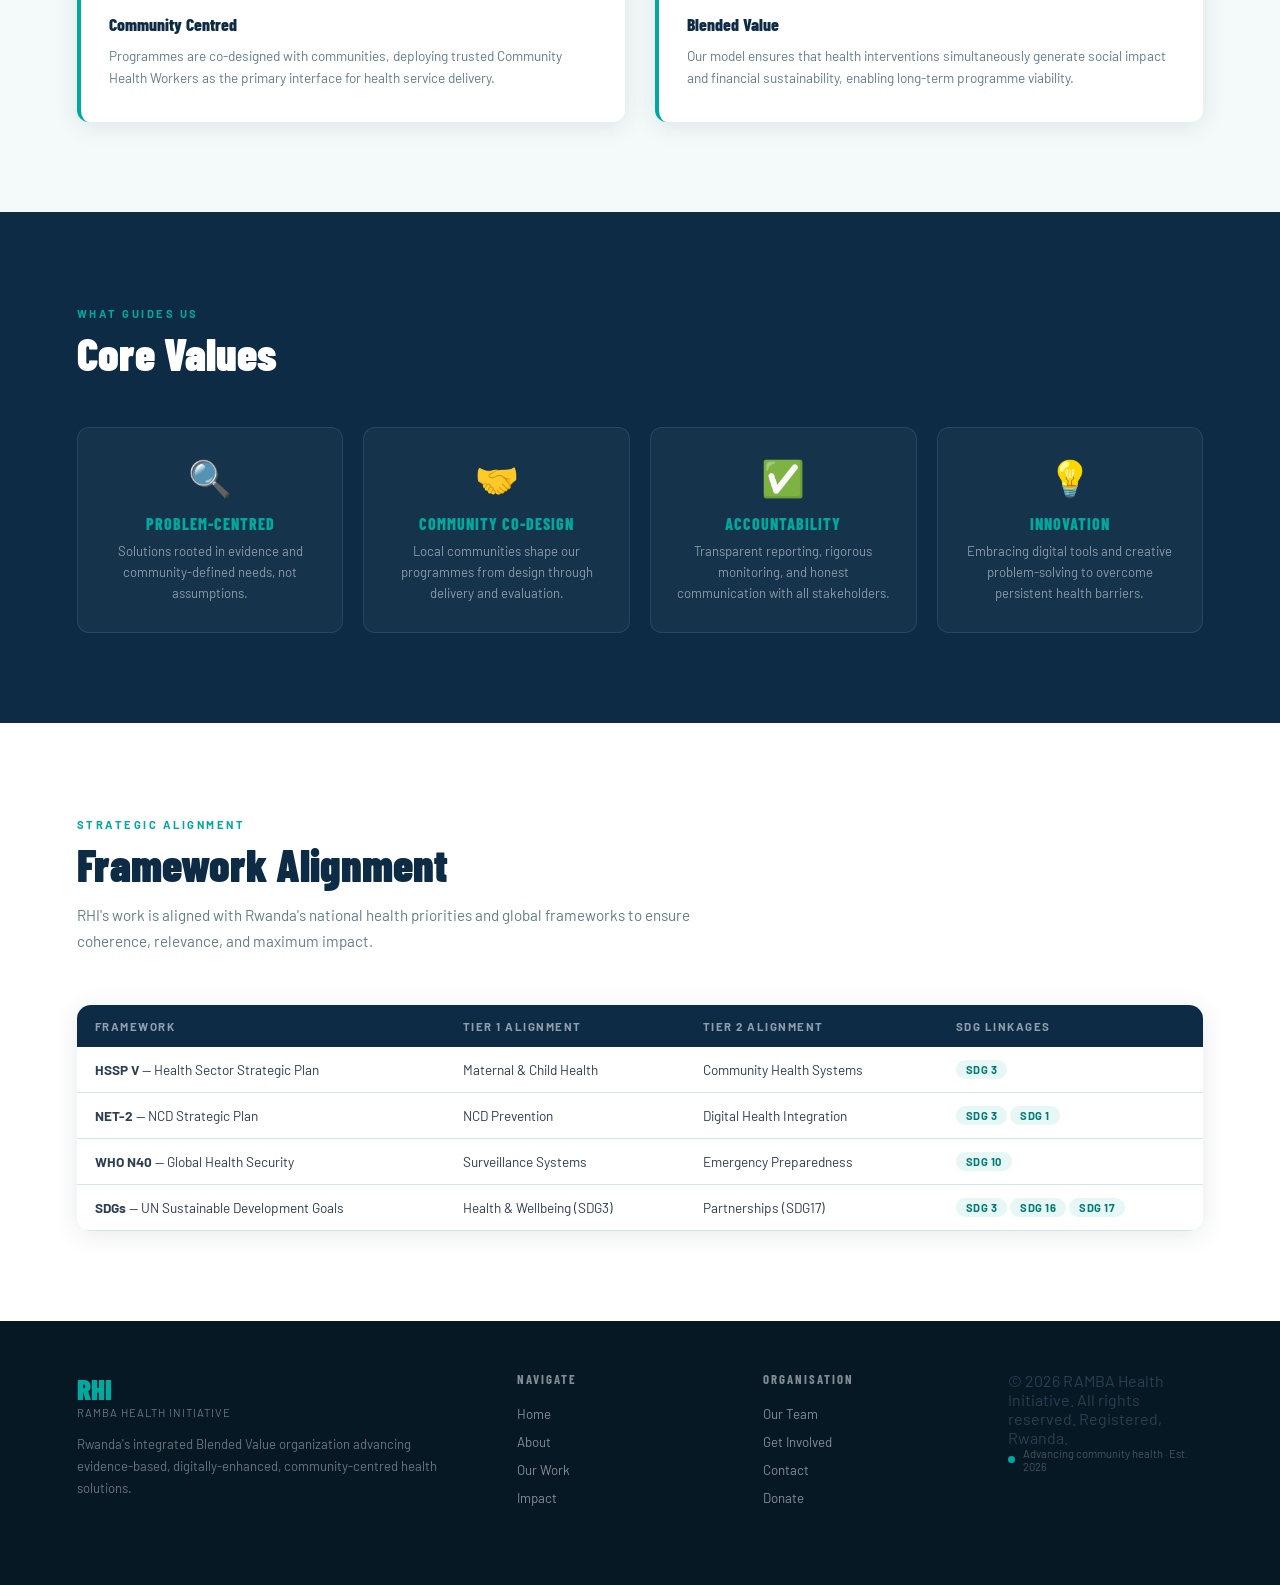
==== commit 2cfc2e5e: "done" ====
--- a/about.html
+++ b/about.html
@@ -109,7 +109,20 @@
     <li><a href="contact.html" data-page="contact">Contact</a></li>
     <li><a href="contact.html" class="btn-nav-donate">Donate</a></li>
   </ul>
+  <button class="hamburger" id="hamburger" aria-label="Menu"><span></span><span></span><span></span></button>
 </nav>
+<div class="mobile-nav" id="mobileNav">
+  <ul>
+    <li><a href="index.html" data-page="index">Home</a></li>
+    <li><a href="about.html" data-page="about">About</a></li>
+    <li><a href="our-work.html" data-page="our-work">Our Work</a></li>
+    <li><a href="impact.html" data-page="impact">Impact</a></li>
+    <li><a href="team.html" data-page="team">Team</a></li>
+    <li><a href="get-involved.html" data-page="get-involved">Get Involved</a></li>
+    <li><a href="contact.html" data-page="contact">Contact</a></li>
+  </ul>
+  <a href="contact.html" class="btn-nav-donate">Donate</a>
+</div>
 
 <div class="page-wrap">
   <div class="page-hero">
@@ -260,9 +273,13 @@
   </div>
 </footer>
 <script>
-  document.querySelectorAll('.nav-links a[data-page]').forEach(a => {
+  document.querySelectorAll('.nav-links a[data-page], .mobile-nav a[data-page]').forEach(a => {
     if (a.dataset.page === document.body.dataset.page) a.classList.add('active');
   });
+  var hbg = document.getElementById('hamburger');
+  var mnav = document.getElementById('mobileNav');
+  hbg.addEventListener('click', function(){ hbg.classList.toggle('open'); mnav.classList.toggle('open'); });
+  document.querySelectorAll('.mobile-nav a').forEach(function(a){ a.addEventListener('click', function(){ hbg.classList.remove('open'); mnav.classList.remove('open'); }); });
 </script>
 <script>
 (function(){
--- a/shared.css
+++ b/shared.css
@@ -33,7 +33,7 @@
   background: var(--navy);
   display: flex; align-items: center; justify-content: space-between;
   padding: 0 6%;
-  height: 140px;
+  height: 80px;
   box-shadow: 0 2px 24px rgba(0,0,0,0.30);
 }
 
@@ -43,14 +43,14 @@
 }
 
 .logo-seal {
-  width: 110px; height: 110px;
+  width: 60px; height: 60px;
   border-radius: 50%;
   overflow: hidden;
   flex-shrink: 0;
   background: white;
   display: flex; align-items: center; justify-content: center;
   box-shadow: 0 0 0 3px rgba(0,168,157,0.5), 0 0 0 6px rgba(0,168,157,0.15);
-  padding: 8px;
+  padding: 5px;
 }
 .logo-seal img { width: 100%; height: 100%; object-fit: contain; display: block; }
 
@@ -102,8 +102,50 @@
 .btn-nav-donate:hover { background: var(--teal-dark) !important; transform: translateY(-1px) !important; }
 .btn-nav-donate::after { display: none !important; }
 
+/* ── HAMBURGER ── */
+.hamburger {
+  display: none;
+  flex-direction: column; justify-content: center; align-items: center;
+  gap: 5px; width: 40px; height: 40px;
+  background: none; border: none; cursor: pointer; padding: 4px;
+  z-index: 1100;
+}
+.hamburger span {
+  display: block; width: 24px; height: 2px;
+  background: white; border-radius: 2px;
+  transition: transform .3s, opacity .3s;
+}
+.hamburger.open span:nth-child(1) { transform: translateY(7px) rotate(45deg); }
+.hamburger.open span:nth-child(2) { opacity: 0; }
+.hamburger.open span:nth-child(3) { transform: translateY(-7px) rotate(-45deg); }
+
+/* ── MOBILE DRAWER ── */
+.mobile-nav {
+  display: none;
+  position: fixed; top: 80px; left: 0; right: 0;
+  background: var(--navy);
+  z-index: 999;
+  padding: 20px 6% 30px;
+  box-shadow: 0 8px 24px rgba(0,0,0,0.3);
+  border-top: 1px solid rgba(255,255,255,0.08);
+}
+.mobile-nav.open { display: block; }
+.mobile-nav ul { list-style: none; }
+.mobile-nav ul li { border-bottom: 1px solid rgba(255,255,255,0.06); }
+.mobile-nav ul li a {
+  display: block; padding: 14px 0;
+  font-size: 0.9rem; font-weight: 600; letter-spacing: 1px;
+  text-transform: uppercase; color: rgba(255,255,255,0.75);
+  text-decoration: none; transition: color .2s;
+}
+.mobile-nav ul li a:hover, .mobile-nav ul li a.active { color: var(--teal); }
+.mobile-nav .btn-nav-donate {
+  display: inline-block; margin-top: 18px;
+  padding: 12px 28px !important;
+}
+
 /* ── PAGE WRAPPER ── */
-.page-wrap { margin-top: 140px; }
+.page-wrap { margin-top: 80px; }
 
 /* ── SECTION UTILITIES ── */
 .container { max-width: 1200px; margin: 0 auto; padding: 0 6%; }
@@ -260,9 +302,11 @@
 /* ── RESPONSIVE ── */
 @media (max-width: 900px) {
   .nav-links { display: none; }
+  .hamburger { display: flex; }
   section { padding: 60px 5%; }
   .footer-top { grid-template-columns: 1fr 1fr; gap: 30px; }
 }
 @media (max-width: 600px) {
   .footer-top { grid-template-columns: 1fr; }
-}
+  .logo-text .full { display: none; }
+}
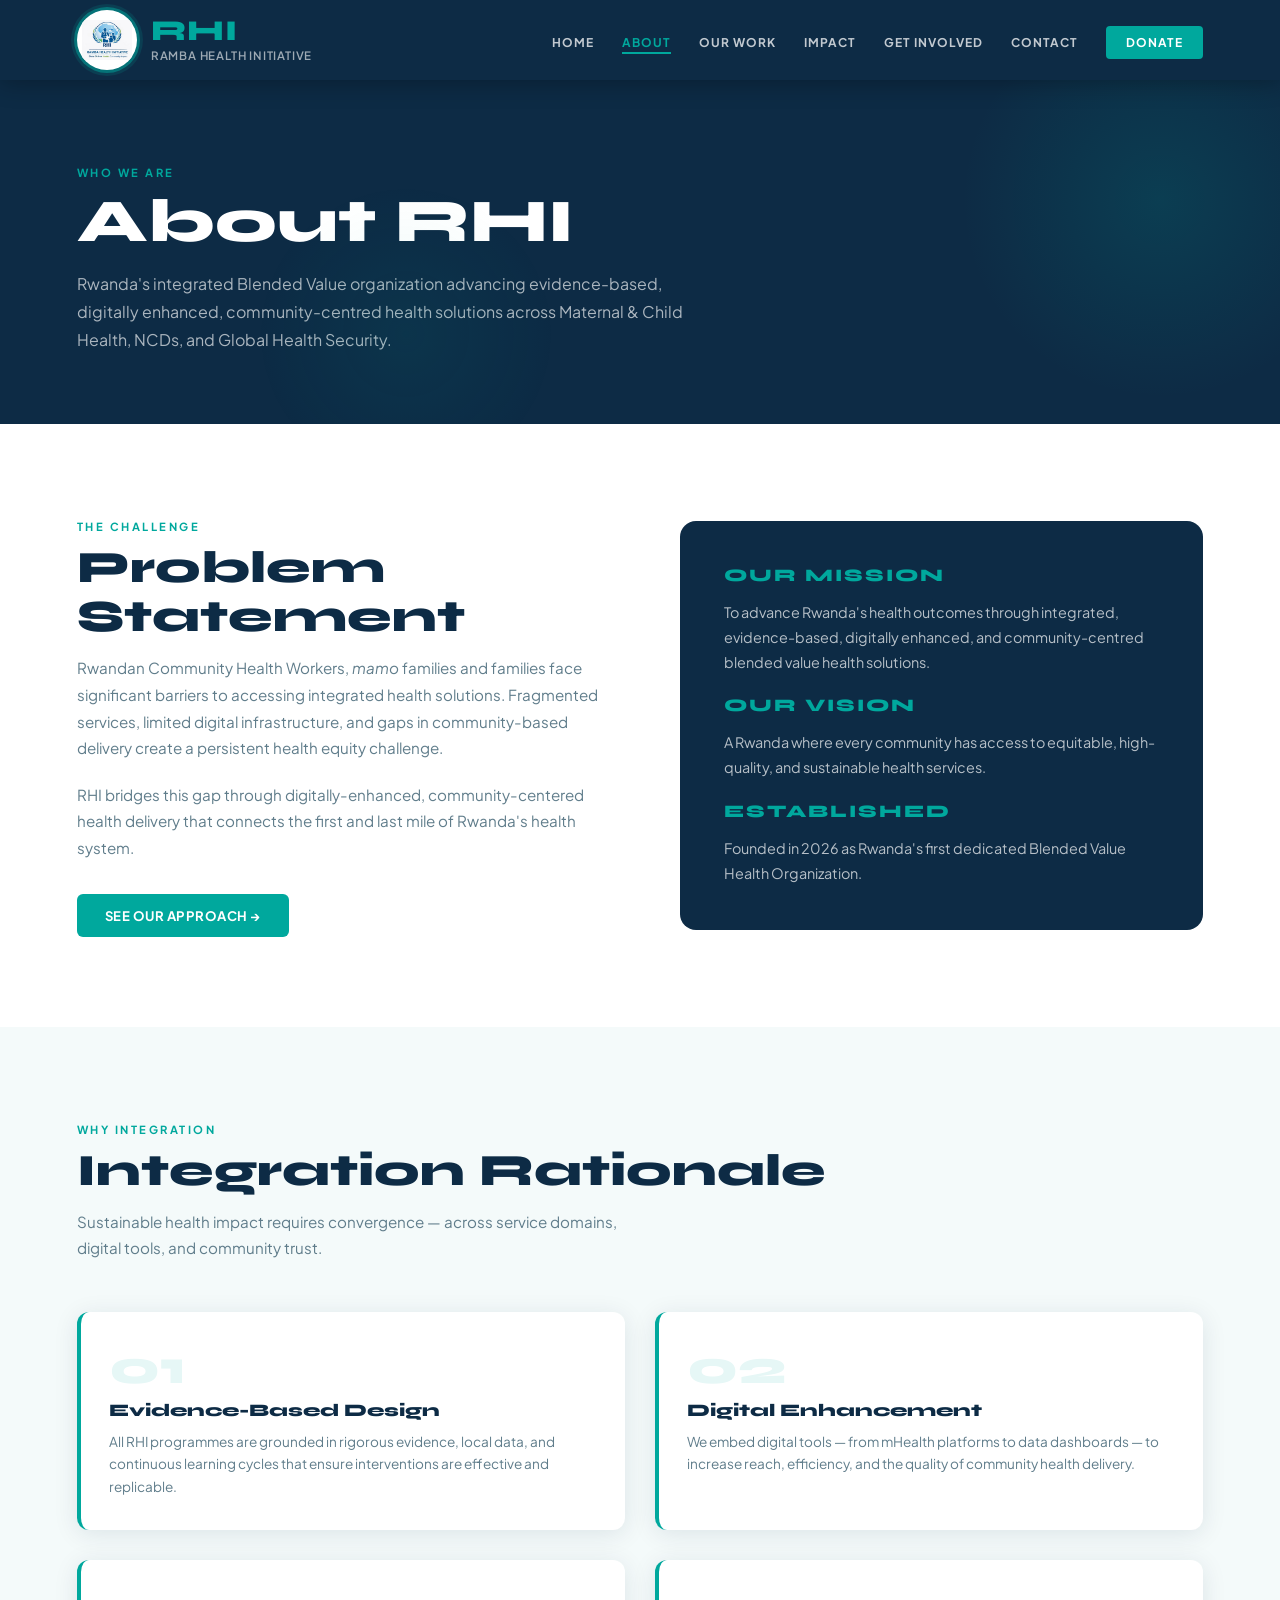
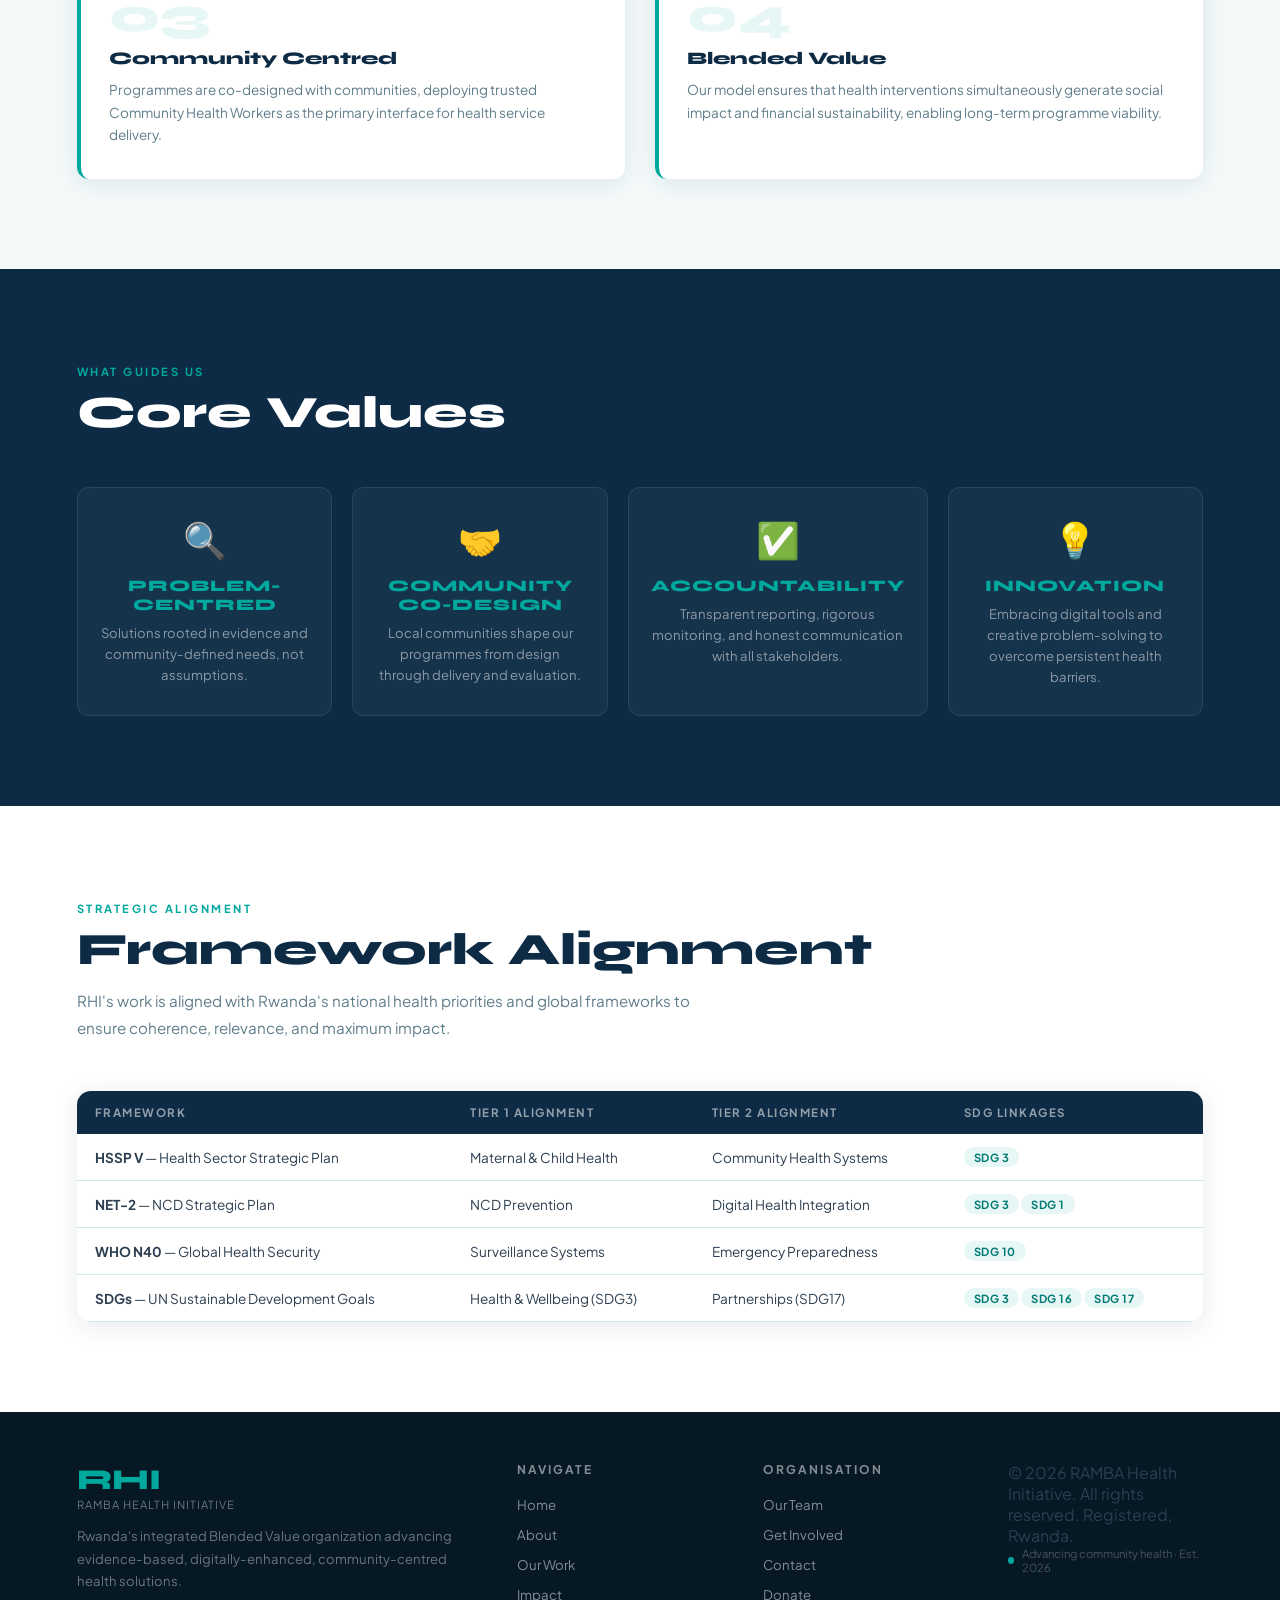
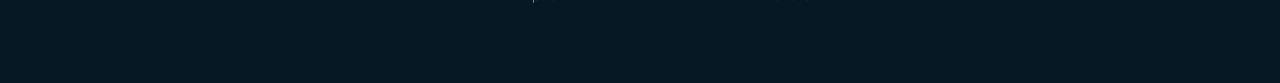
==== commit 08e4c429: "Typography: switch to Syne + Plus Jakarta Sans across all pages" ====
--- a/about.html
+++ b/about.html
@@ -5,7 +5,7 @@
 <link rel="icon" type="image/png" href="image.png">
 <meta name="viewport" content="width=device-width, initial-scale=1.0">
 <title>About — Ramba Health Initiative</title>
-<link href="https://fonts.googleapis.com/css2?family=Barlow+Condensed:wght@400;600;700;800;900&family=Barlow:ital,wght@0,300;0,400;0,500;0,600;1,400&display=swap" rel="stylesheet">
+<link href="https://fonts.googleapis.com/css2?family=Syne:wght@700;800;900&family=Plus+Jakarta+Sans:ital,wght@0,300;0,400;0,500;0,600;0,700;0,800;1,400&display=swap" rel="stylesheet">
 <link rel="stylesheet" href="shared.css">
 <style>
 .problem-section {
@@ -15,7 +15,7 @@
   background: var(--navy); border-radius: 16px; padding: 44px;
 }
 .problem-card h3 {
-  font-family: 'Barlow Condensed', sans-serif;
+  font-family: 'Syne', sans-serif;
   font-weight: 800; font-size: 1.1rem;
   color: var(--teal); letter-spacing: 2px; text-transform: uppercase; margin-bottom: 14px;
 }
@@ -29,12 +29,12 @@
   box-shadow: var(--shadow);
 }
 .rationale-card .num {
-  font-family: 'Barlow Condensed', sans-serif;
+  font-family: 'Syne', sans-serif;
   font-weight: 900; font-size: 3rem; color: var(--teal-light);
   line-height: 1; margin-bottom: 8px;
 }
 .rationale-card h4 {
-  font-family: 'Barlow Condensed', sans-serif;
+  font-family: 'Syne', sans-serif;
   font-weight: 800; font-size: 1.1rem; color: var(--navy); margin-bottom: 10px;
 }
 .rationale-card p { font-size: 0.85rem; color: var(--text-muted); line-height: 1.65; }
@@ -52,7 +52,7 @@
 .value-card:hover { background: rgba(0,168,157,0.12); transform: translateY(-4px); }
 .value-card .v-icon { font-size: 2.2rem; margin-bottom: 14px; }
 .value-card .v-title {
-  font-family: 'Barlow Condensed', sans-serif;
+  font-family: 'Syne', sans-serif;
   font-weight: 800; font-size: 1rem; color: var(--teal);
   text-transform: uppercase; letter-spacing: 1px; margin-bottom: 8px;
 }
@@ -104,7 +104,6 @@
     <li><a href="about.html" data-page="about">About</a></li>
     <li><a href="our-work.html" data-page="our-work">Our Work</a></li>
     <li><a href="impact.html" data-page="impact">Impact</a></li>
-    <li><a href="team.html" data-page="team">Team</a></li>
     <li><a href="get-involved.html" data-page="get-involved">Get Involved</a></li>
     <li><a href="contact.html" data-page="contact">Contact</a></li>
     <li><a href="contact.html" class="btn-nav-donate">Donate</a></li>
@@ -117,7 +116,6 @@
     <li><a href="about.html" data-page="about">About</a></li>
     <li><a href="our-work.html" data-page="our-work">Our Work</a></li>
     <li><a href="impact.html" data-page="impact">Impact</a></li>
-    <li><a href="team.html" data-page="team">Team</a></li>
     <li><a href="get-involved.html" data-page="get-involved">Get Involved</a></li>
     <li><a href="contact.html" data-page="contact">Contact</a></li>
   </ul>
--- a/shared.css
+++ b/shared.css
@@ -1,4 +1,4 @@
-@import url('https://fonts.googleapis.com/css2?family=Barlow+Condensed:wght@400;600;700;800;900&family=Barlow:ital,wght@0,300;0,400;0,500;0,600;1,400&display=swap');
+@import url('https://fonts.googleapis.com/css2?family=Syne:wght@700;800;900&family=Plus+Jakarta+Sans:ital,wght@0,300;0,400;0,500;0,600;0,700;0,800;1,400&display=swap');
 
 :root {
   --teal: #00A89D;
@@ -21,7 +21,7 @@
 html { scroll-behavior: smooth; }
 
 body {
-  font-family: 'Barlow', sans-serif;
+  font-family: 'Plus Jakarta Sans', sans-serif;
   color: var(--text);
   background: var(--white);
   overflow-x: hidden;
@@ -55,12 +55,12 @@
 .logo-seal img { width: 100%; height: 100%; object-fit: contain; display: block; }
 
 .logo-text .abbr {
-  font-family: 'Barlow Condensed', sans-serif;
+  font-family: 'Syne', sans-serif;
   font-weight: 900; font-size: 1.8rem;
   color: var(--teal); letter-spacing: 1px; line-height: 1;
 }
 .logo-text .full {
-  font-size: 0.72rem; font-weight: 500;
+  font-size: 0.72rem; font-weight: 600;
   color: rgba(255,255,255,0.6);
   letter-spacing: 0.8px; text-transform: uppercase; margin-top: 3px;
 }
@@ -70,7 +70,7 @@
   list-style: none;
 }
 .nav-links a {
-  font-size: 0.78rem; font-weight: 600; letter-spacing: 1px;
+  font-size: 0.75rem; font-weight: 700; letter-spacing: 1px;
   text-transform: uppercase;
   color: rgba(255,255,255,0.75);
   text-decoration: none;
@@ -160,9 +160,9 @@
 }
 
 .section-title {
-  font-family: 'Barlow Condensed', sans-serif;
-  font-weight: 900; font-size: clamp(2rem, 3.5vw, 3rem);
-  color: var(--navy); line-height: 1.05;
+  font-family: 'Syne', sans-serif;
+  font-weight: 900; font-size: clamp(1.9rem, 3.5vw, 2.8rem);
+  color: var(--navy); line-height: 1.1;
   margin-bottom: 14px;
 }
 
@@ -174,20 +174,20 @@
 /* ── BUTTONS ── */
 .btn-primary {
   background: var(--teal); color: white;
-  padding: 13px 28px; border-radius: 4px;
+  padding: 13px 28px; border-radius: 6px;
   text-decoration: none; font-weight: 700;
-  font-size: 0.82rem; letter-spacing: 1px; text-transform: uppercase;
+  font-size: 0.82rem; letter-spacing: 0.5px; text-transform: uppercase;
   transition: background .2s, transform .2s;
   display: inline-flex; align-items: center; gap: 8px;
-  border: none; cursor: pointer; font-family: 'Barlow', sans-serif;
+  border: none; cursor: pointer; font-family: 'Plus Jakarta Sans', sans-serif;
 }
 .btn-primary:hover { background: var(--teal-dark); transform: translateY(-2px); }
 
 .btn-outline {
   background: transparent; color: var(--navy);
-  padding: 13px 28px; border-radius: 4px;
+  padding: 13px 28px; border-radius: 6px;
   text-decoration: none; font-weight: 700;
-  font-size: 0.82rem; letter-spacing: 1px; text-transform: uppercase;
+  font-size: 0.82rem; letter-spacing: 0.5px; text-transform: uppercase;
   border: 2px solid var(--navy);
   transition: all .2s;
   display: inline-flex; align-items: center; gap: 8px;
@@ -196,9 +196,9 @@
 
 .btn-outline-white {
   background: transparent; color: white;
-  padding: 13px 28px; border-radius: 4px;
+  padding: 13px 28px; border-radius: 6px;
   text-decoration: none; font-weight: 700;
-  font-size: 0.82rem; letter-spacing: 1px; text-transform: uppercase;
+  font-size: 0.82rem; letter-spacing: 0.5px; text-transform: uppercase;
   border: 2px solid rgba(255,255,255,0.35);
   transition: all .2s;
   display: inline-flex; align-items: center; gap: 8px;
@@ -235,7 +235,7 @@
   background: radial-gradient(circle, rgba(0,168,157,0.08) 0%, transparent 70%);
 }
 .page-hero .section-tag { color: var(--teal); }
-.page-hero .section-title { color: white; font-size: clamp(2.5rem, 5vw, 4rem); }
+.page-hero .section-title { color: white; font-size: clamp(2.2rem, 5vw, 3.8rem); font-family: 'Syne', sans-serif; }
 .page-hero p { color: rgba(255,255,255,0.65); font-size: 1rem; line-height: 1.75; max-width: 640px; margin-top: 14px; }
 
 /* ── FOOTER ── */
@@ -248,7 +248,7 @@
   gap: 50px; margin-bottom: 40px;
 }
 .footer-brand .abbr {
-  font-family: 'Barlow Condensed', sans-serif;
+  font-family: 'Syne', sans-serif;
   font-weight: 900; font-size: 1.8rem; color: var(--teal);
 }
 .footer-brand .tagline {
@@ -259,8 +259,8 @@
   font-size: 0.82rem; color: rgba(255,255,255,0.4); line-height: 1.7;
 }
 .footer-col h4 {
-  font-family: 'Barlow Condensed', sans-serif;
-  font-weight: 700; font-size: 0.8rem;
+  font-family: 'Plus Jakarta Sans', sans-serif;
+  font-weight: 700; font-size: 0.75rem;
   color: rgba(255,255,255,0.5); letter-spacing: 2px;
   text-transform: uppercase; margin-bottom: 16px;
 }
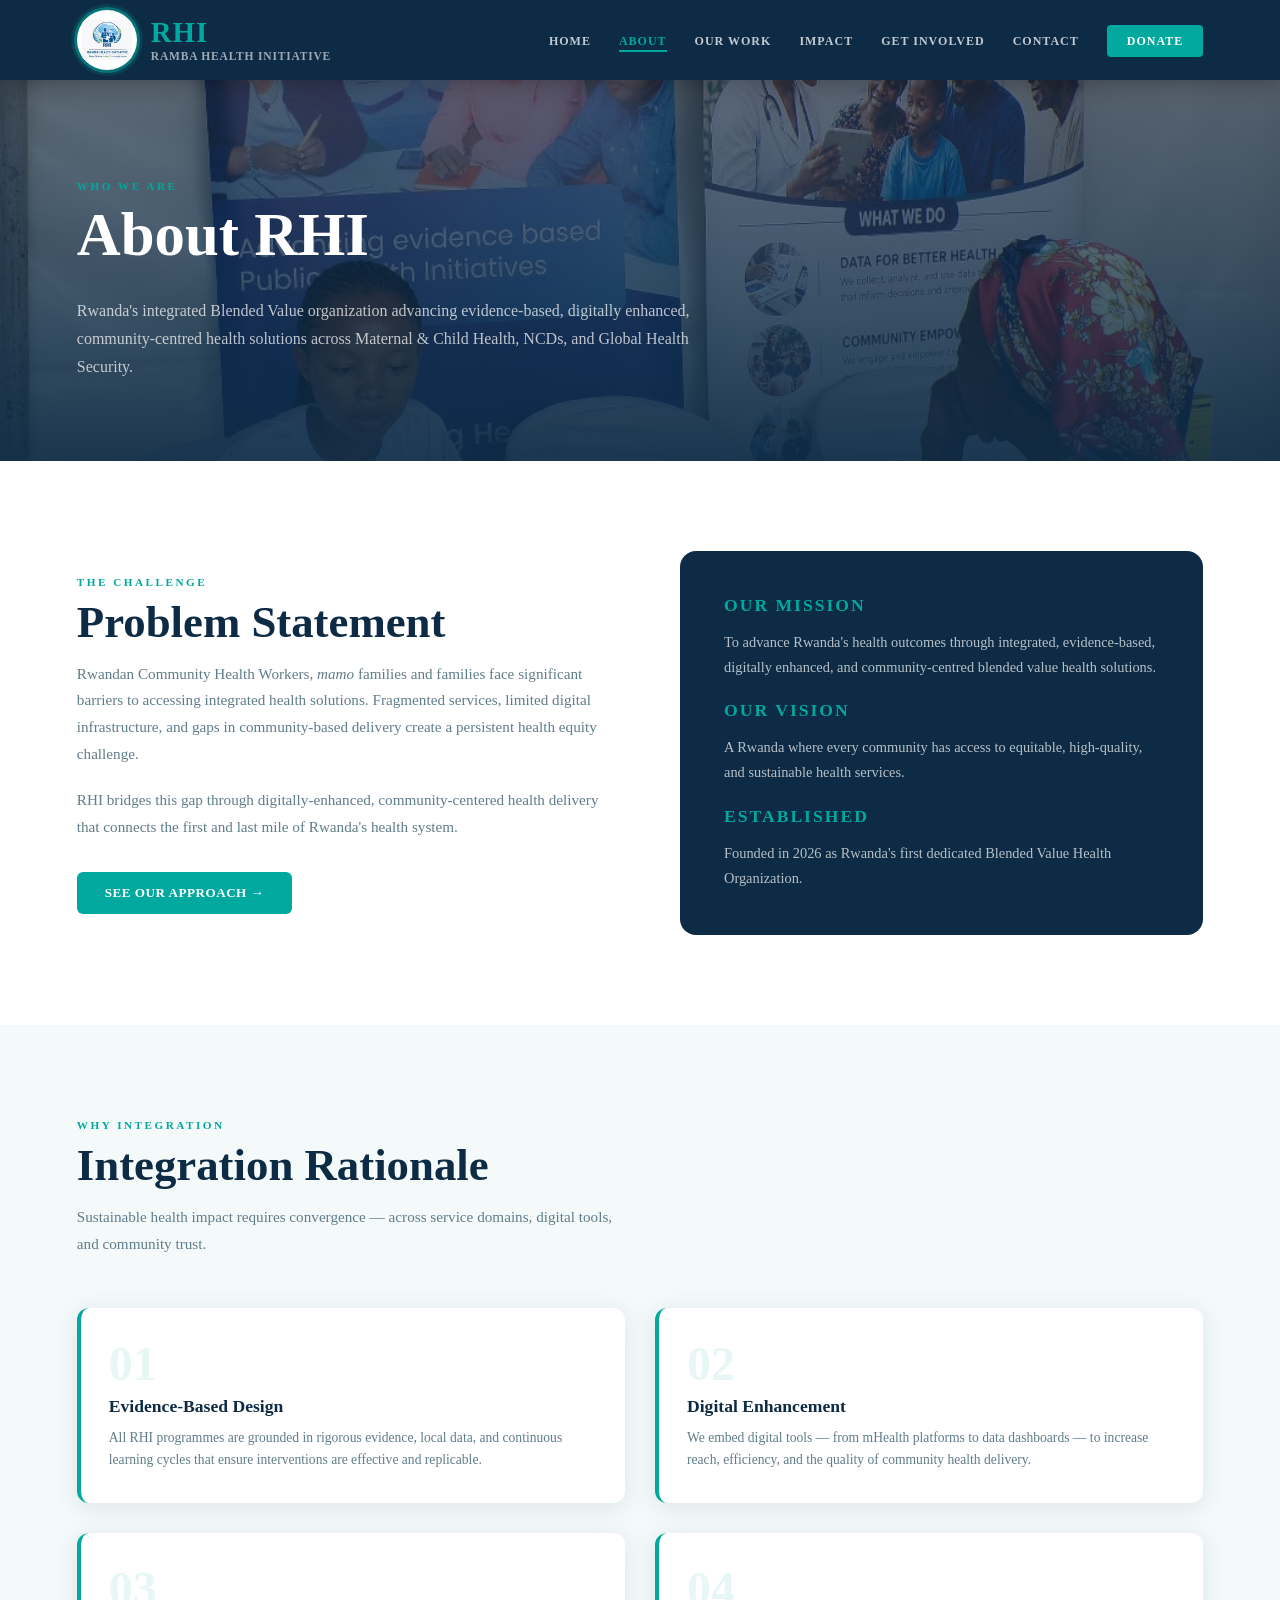
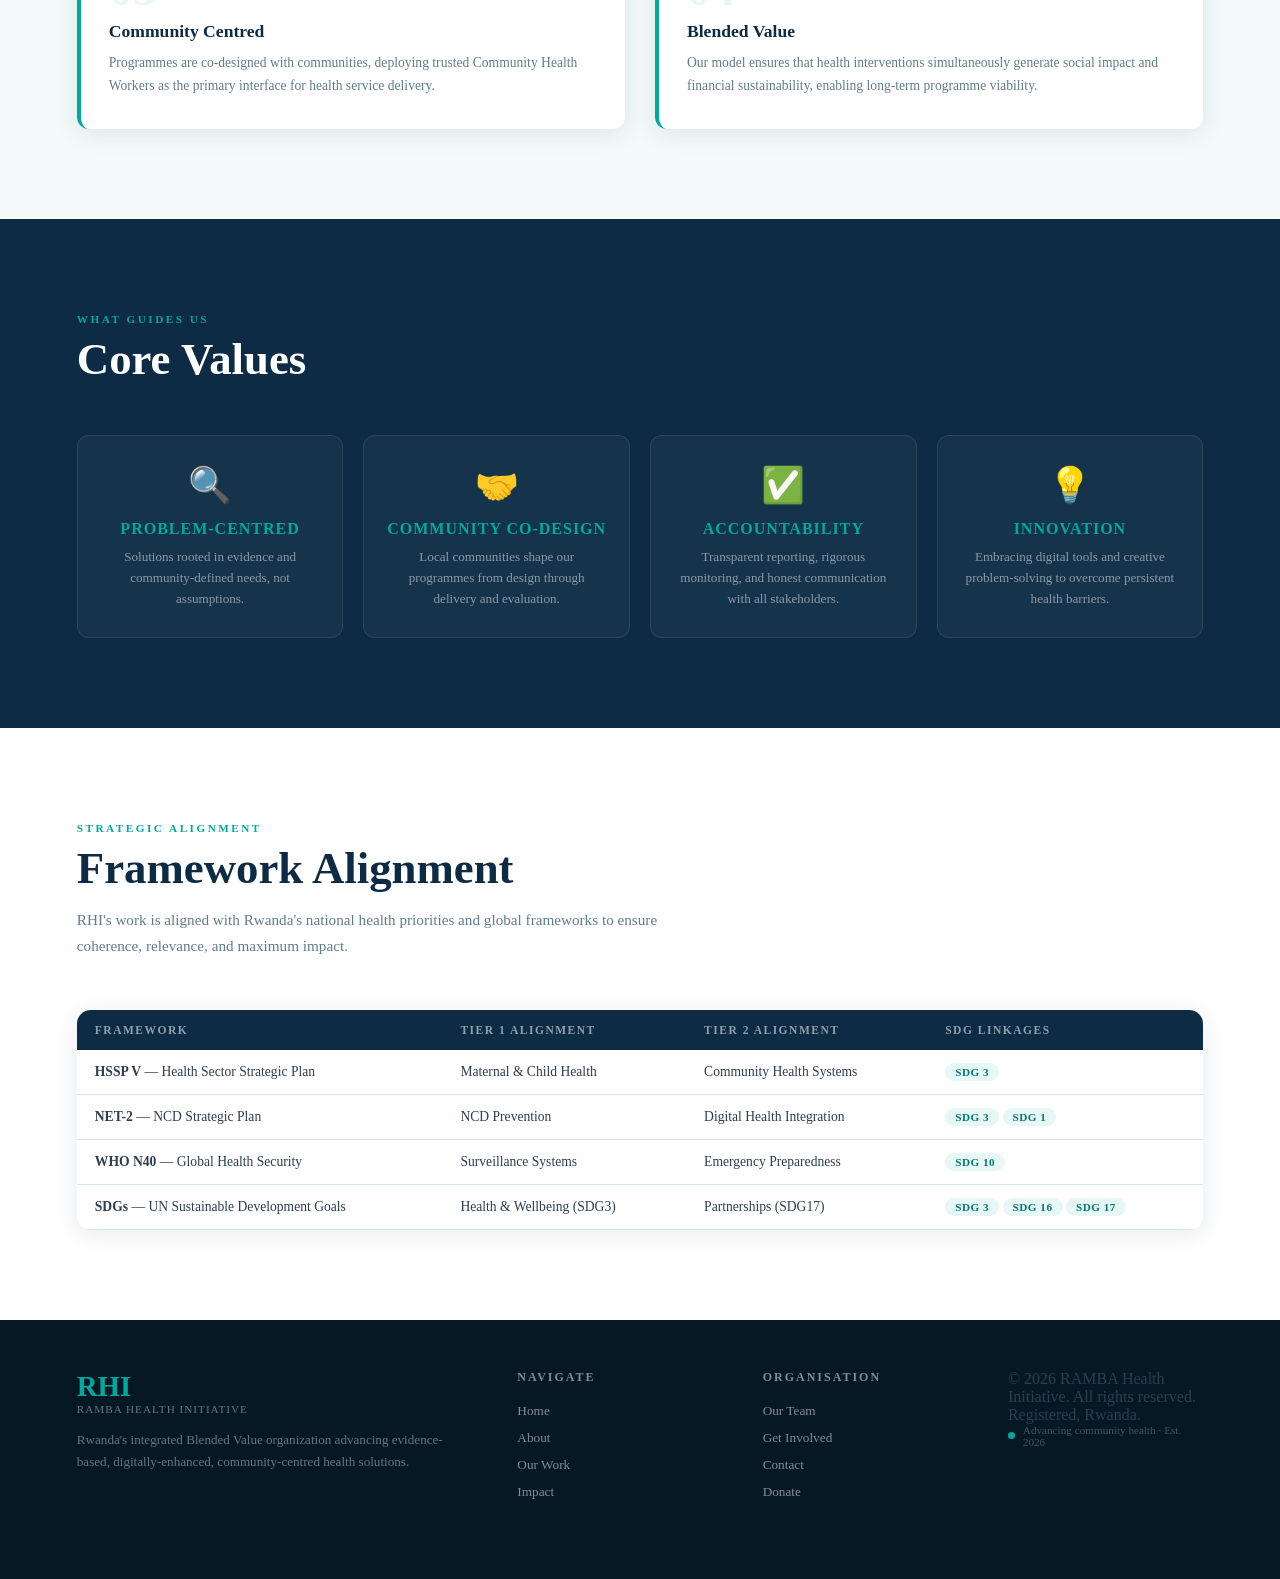
==== commit 790a4d02: "Replace custom fonts with Times New Roman headings and system body font" ====
--- a/about.html
+++ b/about.html
@@ -5,7 +5,6 @@
 <link rel="icon" type="image/png" href="image.png">
 <meta name="viewport" content="width=device-width, initial-scale=1.0">
 <title>About — Ramba Health Initiative</title>
-<link href="https://fonts.googleapis.com/css2?family=Syne:wght@700;800;900&family=Plus+Jakarta+Sans:ital,wght@0,300;0,400;0,500;0,600;0,700;0,800;1,400&display=swap" rel="stylesheet">
 <link rel="stylesheet" href="shared.css">
 <style>
 .problem-section {
@@ -15,7 +14,7 @@
   background: var(--navy); border-radius: 16px; padding: 44px;
 }
 .problem-card h3 {
-  font-family: 'Syne', sans-serif;
+  font-family: 'Times New Roman', Times, serif;
   font-weight: 800; font-size: 1.1rem;
   color: var(--teal); letter-spacing: 2px; text-transform: uppercase; margin-bottom: 14px;
 }
@@ -29,12 +28,12 @@
   box-shadow: var(--shadow);
 }
 .rationale-card .num {
-  font-family: 'Syne', sans-serif;
+  font-family: 'Times New Roman', Times, serif;
   font-weight: 900; font-size: 3rem; color: var(--teal-light);
   line-height: 1; margin-bottom: 8px;
 }
 .rationale-card h4 {
-  font-family: 'Syne', sans-serif;
+  font-family: 'Times New Roman', Times, serif;
   font-weight: 800; font-size: 1.1rem; color: var(--navy); margin-bottom: 10px;
 }
 .rationale-card p { font-size: 0.85rem; color: var(--text-muted); line-height: 1.65; }
@@ -52,7 +51,7 @@
 .value-card:hover { background: rgba(0,168,157,0.12); transform: translateY(-4px); }
 .value-card .v-icon { font-size: 2.2rem; margin-bottom: 14px; }
 .value-card .v-title {
-  font-family: 'Syne', sans-serif;
+  font-family: 'Times New Roman', Times, serif;
   font-weight: 800; font-size: 1rem; color: var(--teal);
   text-transform: uppercase; letter-spacing: 1px; margin-bottom: 8px;
 }
--- a/shared.css
+++ b/shared.css
@@ -1,4 +1,3 @@
-@import url('https://fonts.googleapis.com/css2?family=Syne:wght@700;800;900&family=Plus+Jakarta+Sans:ital,wght@0,300;0,400;0,500;0,600;0,700;0,800;1,400&display=swap');
 
 :root {
   --teal: #00A89D;
@@ -21,7 +20,7 @@
 html { scroll-behavior: smooth; }
 
 body {
-  font-family: 'Plus Jakarta Sans', sans-serif;
+  font-family: Georgia, 'Times New Roman', serif;
   color: var(--text);
   background: var(--white);
   overflow-x: hidden;
@@ -55,7 +54,7 @@
 .logo-seal img { width: 100%; height: 100%; object-fit: contain; display: block; }
 
 .logo-text .abbr {
-  font-family: 'Syne', sans-serif;
+  font-family: 'Times New Roman', Times, serif;
   font-weight: 900; font-size: 1.8rem;
   color: var(--teal); letter-spacing: 1px; line-height: 1;
 }
@@ -160,8 +159,8 @@
 }
 
 .section-title {
-  font-family: 'Syne', sans-serif;
-  font-weight: 900; font-size: clamp(1.9rem, 3.5vw, 2.8rem);
+  font-family: 'Times New Roman', Times, serif;
+  font-weight: 700; font-size: clamp(1.9rem, 3.5vw, 2.8rem);
   color: var(--navy); line-height: 1.1;
   margin-bottom: 14px;
 }
@@ -179,7 +178,7 @@
   font-size: 0.82rem; letter-spacing: 0.5px; text-transform: uppercase;
   transition: background .2s, transform .2s;
   display: inline-flex; align-items: center; gap: 8px;
-  border: none; cursor: pointer; font-family: 'Plus Jakarta Sans', sans-serif;
+  border: none; cursor: pointer; font-family: Georgia, 'Times New Roman', serif;
 }
 .btn-primary:hover { background: var(--teal-dark); transform: translateY(-2px); }
 
@@ -216,27 +215,33 @@
 
 /* ── PAGE HERO (inner pages) ── */
 .page-hero {
-  background: var(--navy);
-  padding: 80px 6% 70px;
-  position: relative; overflow: hidden;
+  position: relative;
+  padding: 100px 6% 80px;
+  overflow: hidden;
+  min-height: 320px;
+  display: flex;
+  flex-direction: column;
+  justify-content: flex-end;
 }
 .page-hero::before {
   content: '';
-  position: absolute; top: -80px; right: -80px;
-  width: 400px; height: 400px;
-  border-radius: 50%;
-  background: radial-gradient(circle, rgba(0,168,157,0.15) 0%, transparent 70%);
+  position: absolute; inset: 0;
+  background: url('at_job.jpeg') center/cover no-repeat;
+  z-index: 0;
 }
 .page-hero::after {
   content: '';
-  position: absolute; bottom: -60px; left: 20%;
-  width: 300px; height: 300px;
-  border-radius: 50%;
-  background: radial-gradient(circle, rgba(0,168,157,0.08) 0%, transparent 70%);
-}
+  position: absolute; inset: 0;
+  background: linear-gradient(to top, rgba(13,43,69,0.92) 0%, rgba(13,43,69,0.55) 100%);
+  z-index: 1;
+}
+.page-hero .section-tag,
+.page-hero .section-title,
+.page-hero p,
+.page-hero h1 { position: relative; z-index: 2; }
 .page-hero .section-tag { color: var(--teal); }
-.page-hero .section-title { color: white; font-size: clamp(2.2rem, 5vw, 3.8rem); font-family: 'Syne', sans-serif; }
-.page-hero p { color: rgba(255,255,255,0.65); font-size: 1rem; line-height: 1.75; max-width: 640px; margin-top: 14px; }
+.page-hero .section-title { color: white; font-size: clamp(2.2rem, 5vw, 3.8rem); font-family: 'Times New Roman', Times, serif; }
+.page-hero p { color: rgba(255,255,255,0.72); font-size: 1rem; line-height: 1.75; max-width: 640px; margin-top: 14px; }
 
 /* ── FOOTER ── */
 footer {
@@ -248,7 +253,7 @@
   gap: 50px; margin-bottom: 40px;
 }
 .footer-brand .abbr {
-  font-family: 'Syne', sans-serif;
+  font-family: 'Times New Roman', Times, serif;
   font-weight: 900; font-size: 1.8rem; color: var(--teal);
 }
 .footer-brand .tagline {
@@ -259,7 +264,7 @@
   font-size: 0.82rem; color: rgba(255,255,255,0.4); line-height: 1.7;
 }
 .footer-col h4 {
-  font-family: 'Plus Jakarta Sans', sans-serif;
+  font-family: Georgia, 'Times New Roman', serif;
   font-weight: 700; font-size: 0.75rem;
   color: rgba(255,255,255,0.5); letter-spacing: 2px;
   text-transform: uppercase; margin-bottom: 16px;
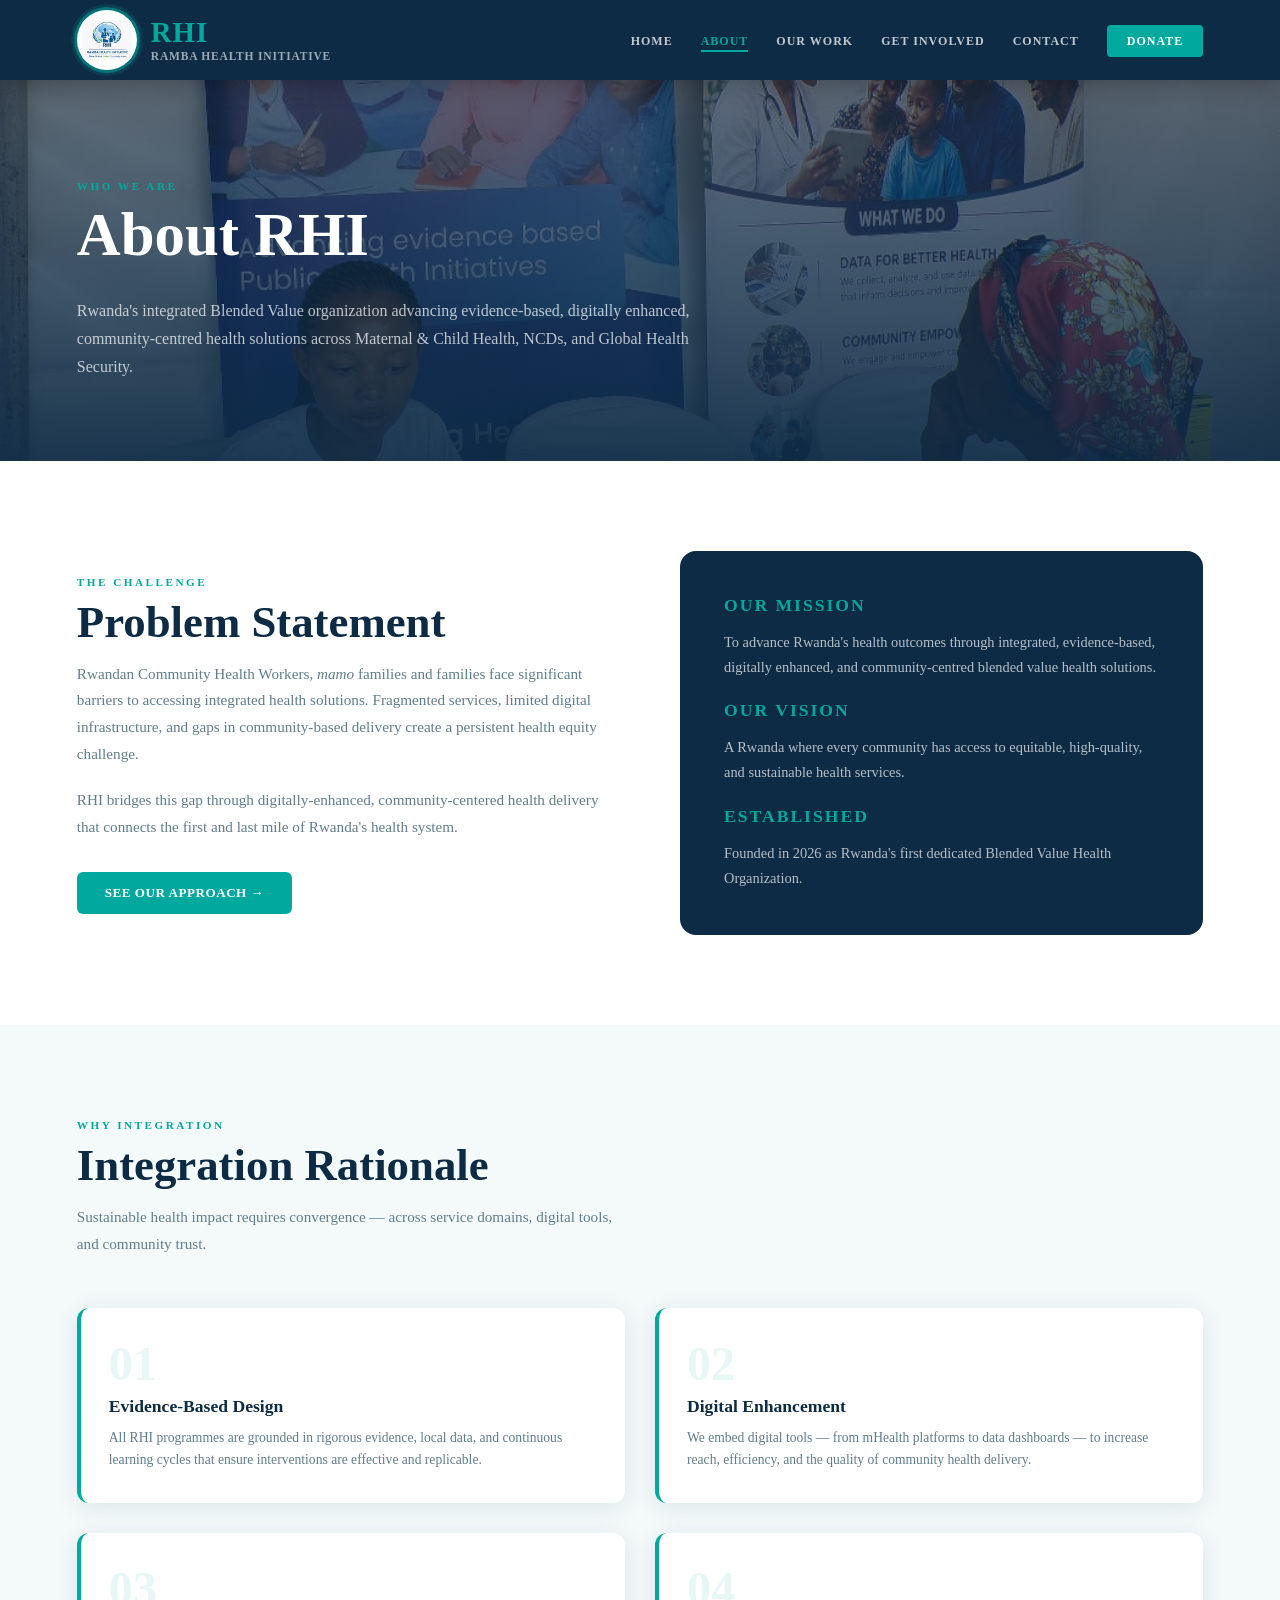
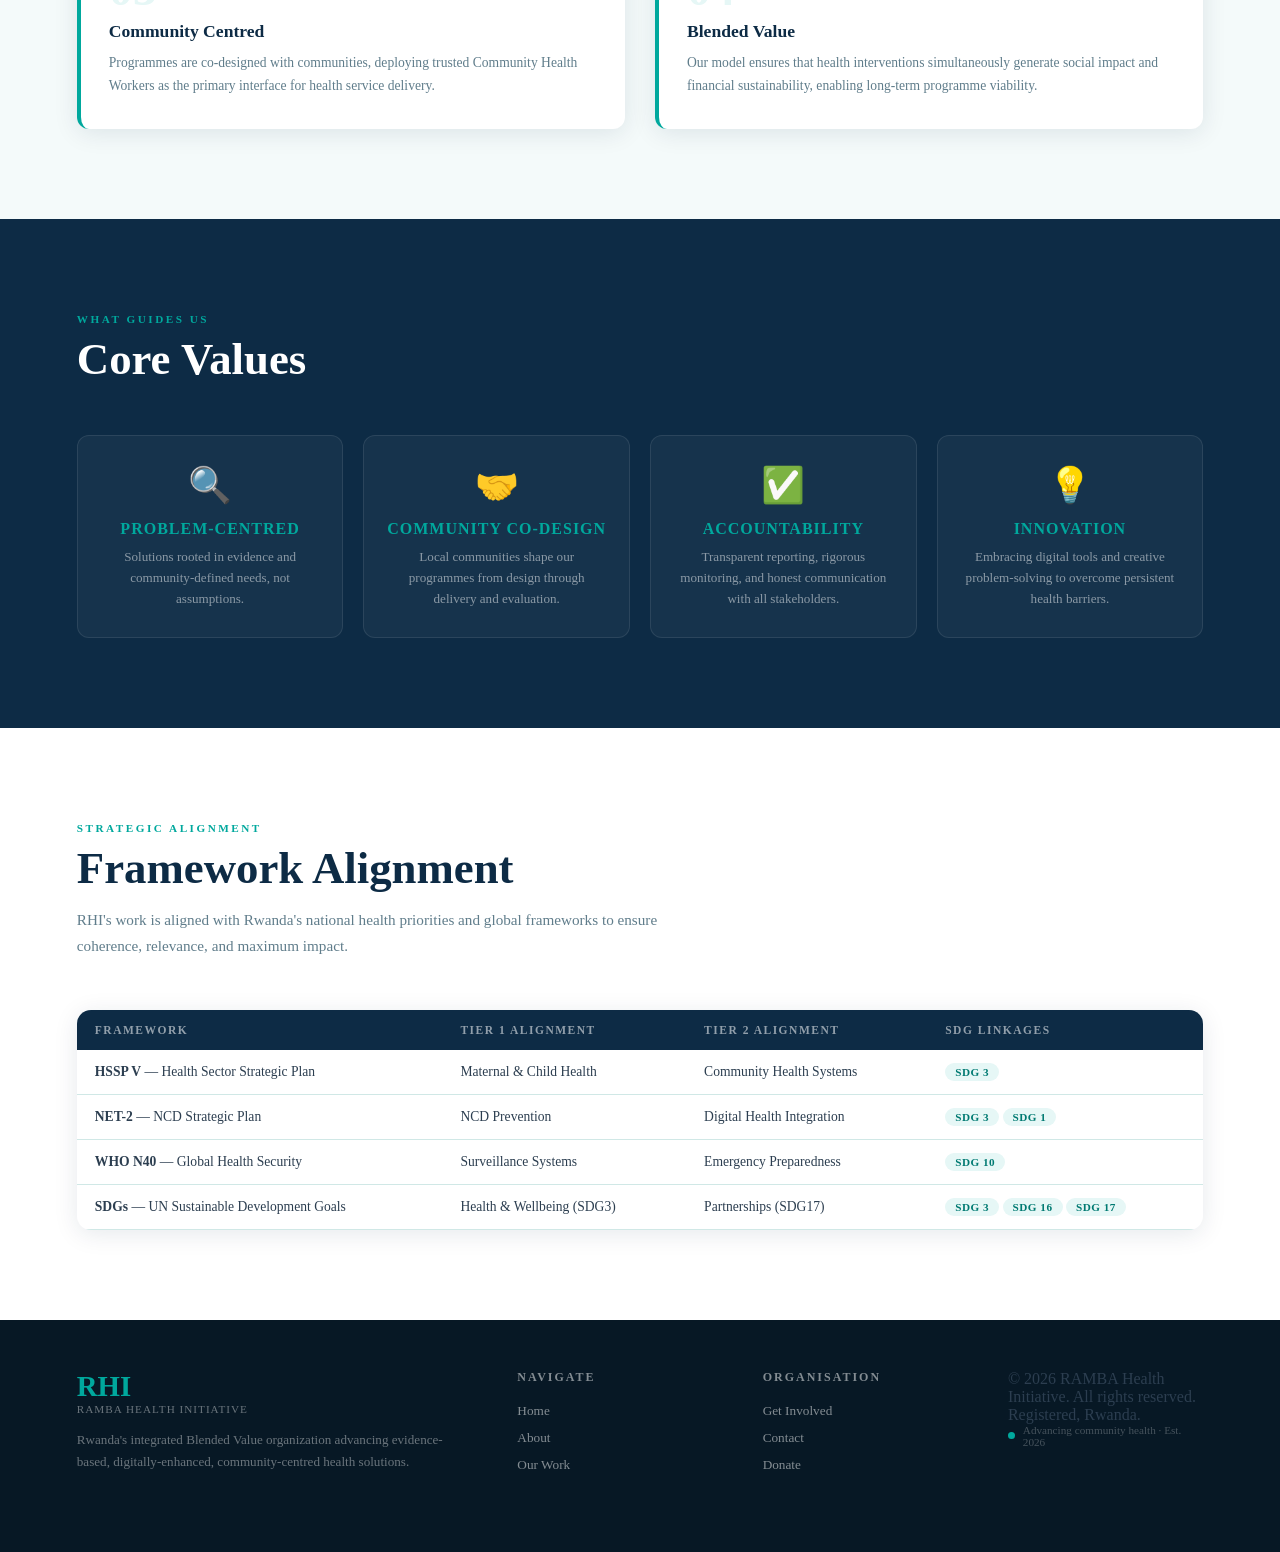
==== commit 277c0537: "Remove Impact page links, update hero description" ====
--- a/about.html
+++ b/about.html
@@ -102,7 +102,6 @@
     <li><a href="index.html" data-page="index">Home</a></li>
     <li><a href="about.html" data-page="about">About</a></li>
     <li><a href="our-work.html" data-page="our-work">Our Work</a></li>
-    <li><a href="impact.html" data-page="impact">Impact</a></li>
     <li><a href="get-involved.html" data-page="get-involved">Get Involved</a></li>
     <li><a href="contact.html" data-page="contact">Contact</a></li>
     <li><a href="contact.html" class="btn-nav-donate">Donate</a></li>
@@ -114,7 +113,6 @@
     <li><a href="index.html" data-page="index">Home</a></li>
     <li><a href="about.html" data-page="about">About</a></li>
     <li><a href="our-work.html" data-page="our-work">Our Work</a></li>
-    <li><a href="impact.html" data-page="impact">Impact</a></li>
     <li><a href="get-involved.html" data-page="get-involved">Get Involved</a></li>
     <li><a href="contact.html" data-page="contact">Contact</a></li>
   </ul>
@@ -260,8 +258,8 @@
       <div class="tagline">Ramba Health Initiative</div>
       <p>Rwanda's integrated Blended Value organization advancing evidence-based, digitally-enhanced, community-centred health solutions.</p>
     </div>
-    <div class="footer-col"><h4>Navigate</h4><ul><li><a href="index.html">Home</a></li><li><a href="about.html">About</a></li><li><a href="our-work.html">Our Work</a></li><li><a href="impact.html">Impact</a></li></ul></div>
-    <div class="footer-col"><h4>Organisation</h4><ul><li><a href="team.html">Our Team</a></li><li><a href="get-involved.html">Get Involved</a></li><li><a href="contact.html">Contact</a></li><li><a href="contact.html">Donate</a></li></ul></div>
+    <div class="footer-col"><h4>Navigate</h4><ul><li><a href="index.html">Home</a></li><li><a href="about.html">About</a></li><li><a href="our-work.html">Our Work</a></li></ul></div>
+    <div class="footer-col"><h4>Organisation</h4><ul><li><a href="get-involved.html">Get Involved</a></li><li><a href="contact.html">Contact</a></li><li><a href="contact.html">Donate</a></li></ul></div>
     <div class="footer-col><h4>Contact</h4><ul><li><a href=mailto:info@rambahealth.org>info@rambahealth.org</a></li><li><a href=#>Remera, Kigali, Rwanda</a></li><li><a href=tel:+250786354394>+250 786 354 394</a></li></ul></div>
   </div>
   <div class="footer-bottom">
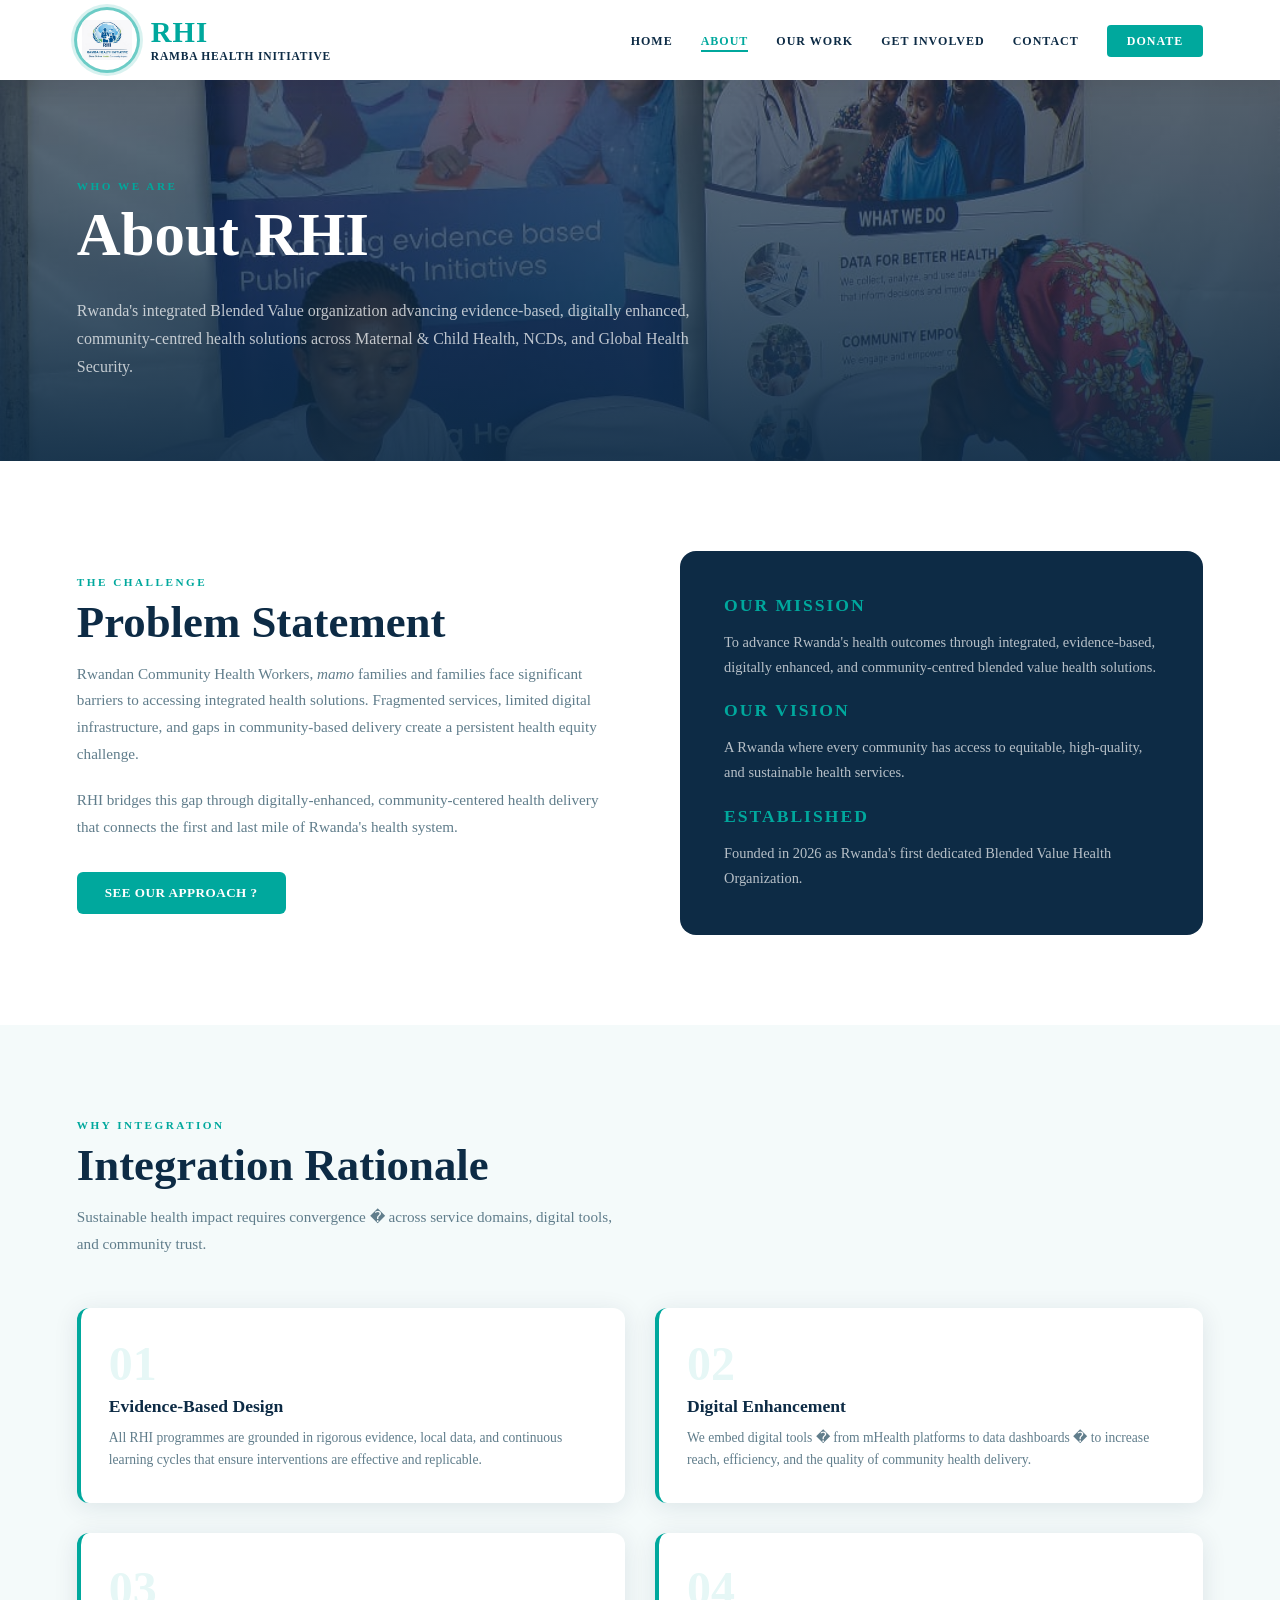
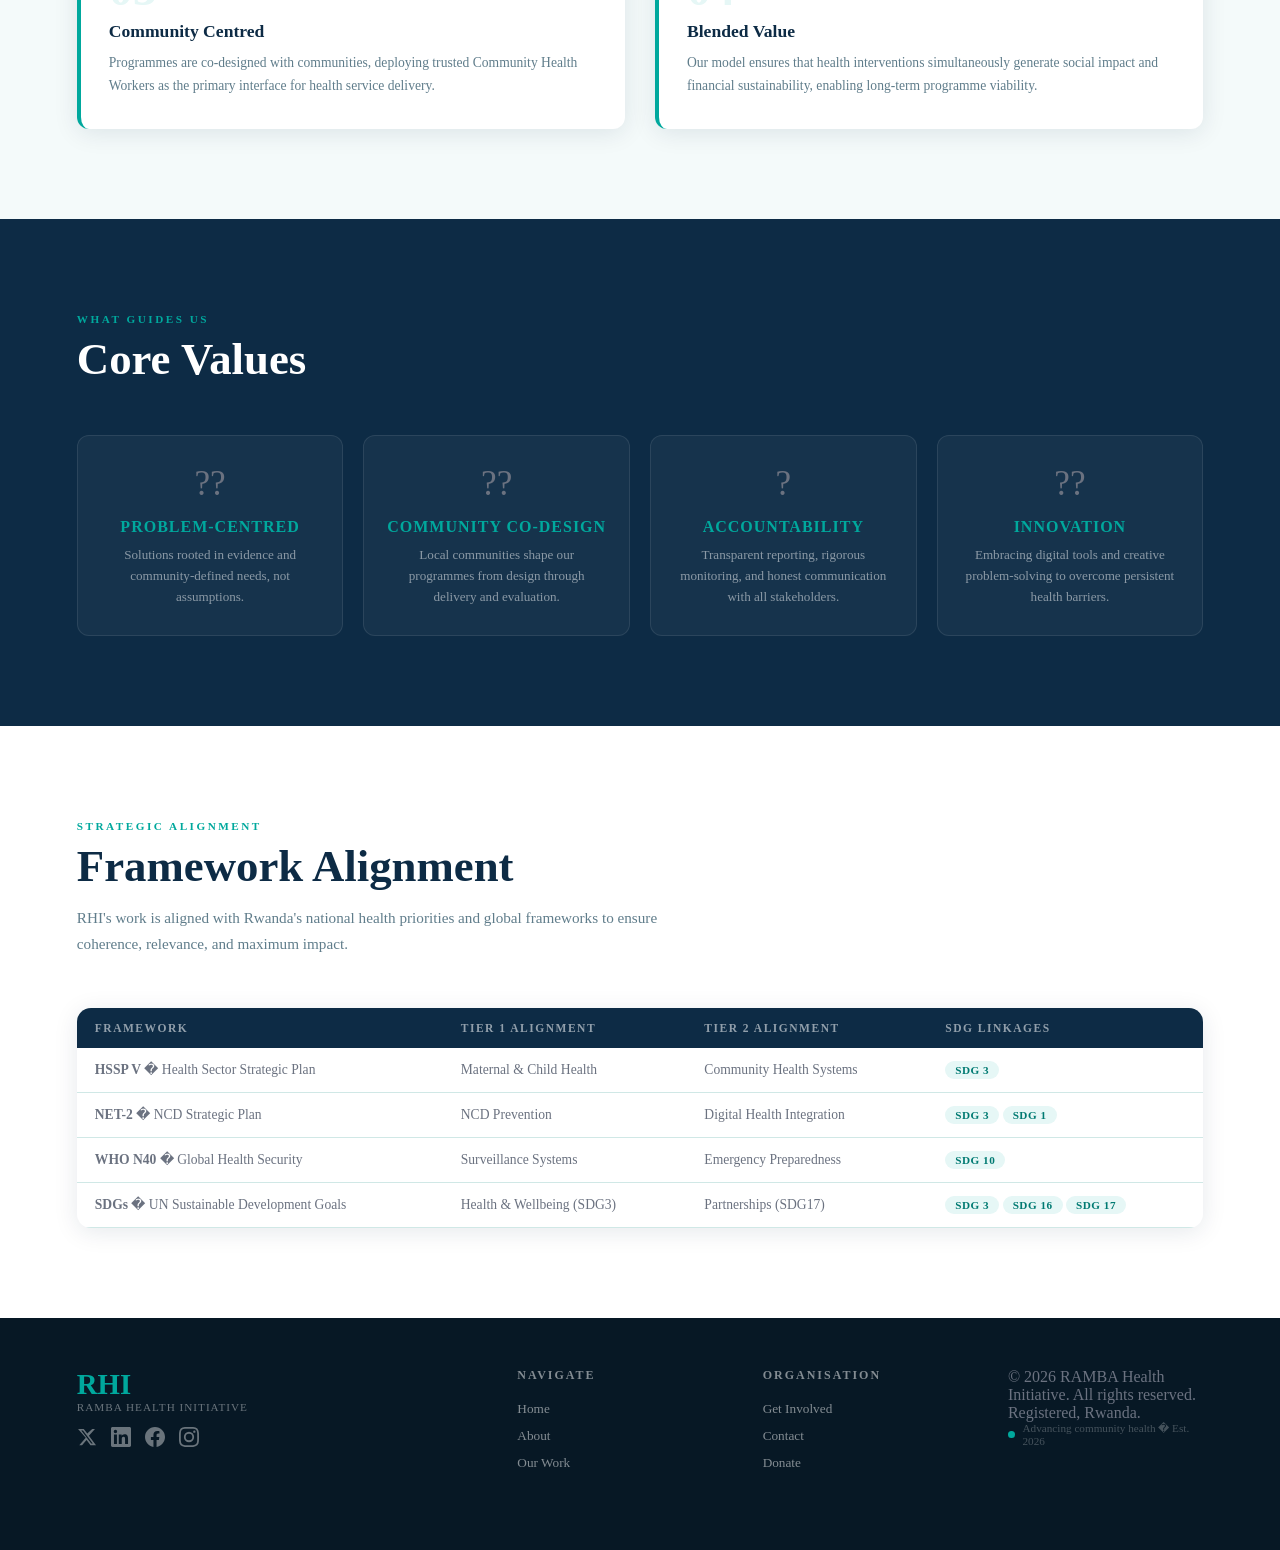
==== commit bbdfe1fd: "Update X/Twitter link to rambahealth profile" ====
--- a/about.html
+++ b/about.html
@@ -1,10 +1,10 @@
-﻿<!DOCTYPE html>
+<!DOCTYPE html>
 <html lang="en">
 <head>
 <meta charset="UTF-8">
 <link rel="icon" type="image/png" href="image.png">
 <meta name="viewport" content="width=device-width, initial-scale=1.0">
-<title>About — Ramba Health Initiative</title>
+<title>About � Ramba Health Initiative</title>
 <link rel="stylesheet" href="shared.css">
 <style>
 .problem-section {
@@ -138,7 +138,7 @@
         <p style="font-size:0.95rem;color:var(--text-muted);line-height:1.75;margin-bottom:32px;">
           RHI bridges this gap through digitally-enhanced, community-centered health delivery that connects the first and last mile of Rwanda's health system.
         </p>
-        <a href="our-work.html" class="btn-primary">See Our Approach →</a>
+        <a href="our-work.html" class="btn-primary">See Our Approach ?</a>
       </div>
       <div class="problem-card">
         <h3>Our Mission</h3>
@@ -155,7 +155,7 @@
   <section class="rationale-section">
     <div class="section-tag">Why Integration</div>
     <h2 class="section-title">Integration Rationale</h2>
-    <p class="section-sub">Sustainable health impact requires convergence — across service domains, digital tools, and community trust.</p>
+    <p class="section-sub">Sustainable health impact requires convergence � across service domains, digital tools, and community trust.</p>
     <div class="rationale-grid">
       <div class="rationale-card">
         <div class="num">01</div>
@@ -165,7 +165,7 @@
       <div class="rationale-card">
         <div class="num">02</div>
         <h4>Digital Enhancement</h4>
-        <p>We embed digital tools — from mHealth platforms to data dashboards — to increase reach, efficiency, and the quality of community health delivery.</p>
+        <p>We embed digital tools � from mHealth platforms to data dashboards � to increase reach, efficiency, and the quality of community health delivery.</p>
       </div>
       <div class="rationale-card">
         <div class="num">03</div>
@@ -186,22 +186,22 @@
     <h2 class="section-title">Core Values</h2>
     <div class="values-grid">
       <div class="value-card">
-        <div class="v-icon">🔍</div>
+        <div class="v-icon">??</div>
         <div class="v-title">Problem-Centred</div>
         <div class="v-desc">Solutions rooted in evidence and community-defined needs, not assumptions.</div>
       </div>
       <div class="value-card">
-        <div class="v-icon">🤝</div>
+        <div class="v-icon">??</div>
         <div class="v-title">Community Co-Design</div>
         <div class="v-desc">Local communities shape our programmes from design through delivery and evaluation.</div>
       </div>
       <div class="value-card">
-        <div class="v-icon">✅</div>
+        <div class="v-icon">?</div>
         <div class="v-title">Accountability</div>
         <div class="v-desc">Transparent reporting, rigorous monitoring, and honest communication with all stakeholders.</div>
       </div>
       <div class="value-card">
-        <div class="v-icon">💡</div>
+        <div class="v-icon">??</div>
         <div class="v-title">Innovation</div>
         <div class="v-desc">Embracing digital tools and creative problem-solving to overcome persistent health barriers.</div>
       </div>
@@ -222,25 +222,25 @@
         </thead>
         <tbody>
           <tr>
-            <td><strong>HSSP V</strong> — Health Sector Strategic Plan</td>
+            <td><strong>HSSP V</strong> � Health Sector Strategic Plan</td>
             <td>Maternal & Child Health</td>
             <td>Community Health Systems</td>
             <td><span class="tag-pill">SDG 3</span></td>
           </tr>
           <tr>
-            <td><strong>NET-2</strong> — NCD Strategic Plan</td>
+            <td><strong>NET-2</strong> � NCD Strategic Plan</td>
             <td>NCD Prevention</td>
             <td>Digital Health Integration</td>
             <td><span class="tag-pill">SDG 3</span> <span class="tag-pill">SDG 1</span></td>
           </tr>
           <tr>
-            <td><strong>WHO N40</strong> — Global Health Security</td>
+            <td><strong>WHO N40</strong> � Global Health Security</td>
             <td>Surveillance Systems</td>
             <td>Emergency Preparedness</td>
             <td><span class="tag-pill">SDG 10</span></td>
           </tr>
           <tr>
-            <td><strong>SDGs</strong> — UN Sustainable Development Goals</td>
+            <td><strong>SDGs</strong> � UN Sustainable Development Goals</td>
             <td>Health & Wellbeing (SDG3)</td>
             <td>Partnerships (SDG17)</td>
             <td><span class="tag-pill">SDG 3</span> <span class="tag-pill">SDG 16</span> <span class="tag-pill">SDG 17</span></td>
@@ -256,7 +256,20 @@
     <div class="footer-brand">
       <div class="abbr">RHI</div>
       <div class="tagline">Ramba Health Initiative</div>
-      <p>Rwanda's integrated Blended Value organization advancing evidence-based, digitally-enhanced, community-centred health solutions.</p>
+      <div class="footer-socials">
+        <a href="https://x.com/rambahealth" target="_blank" aria-label="X / Twitter">
+          <svg width="20" height="20" viewBox="0 0 24 24" fill="currentColor"><path d="M18.244 2.25h3.308l-7.227 8.26 8.502 11.24H16.17l-4.714-6.231-5.401 6.231H2.746l7.73-8.835L1.254 2.25H8.08l4.253 5.622 5.911-5.622zm-1.161 17.52h1.833L7.084 4.126H5.117z"/></svg>
+        </a>
+        <a href="https://www.linkedin.com" target="_blank" aria-label="LinkedIn">
+          <svg width="20" height="20" viewBox="0 0 24 24" fill="currentColor"><path d="M20.447 20.452h-3.554v-5.569c0-1.328-.027-3.037-1.852-3.037-1.853 0-2.136 1.445-2.136 2.939v5.667H9.351V9h3.414v1.561h.046c.477-.9 1.637-1.85 3.37-1.85 3.601 0 4.267 2.37 4.267 5.455v6.286zM5.337 7.433a2.062 2.062 0 0 1-2.063-2.065 2.064 2.064 0 1 1 2.063 2.065zm1.782 13.019H3.555V9h3.564v11.452zM22.225 0H1.771C.792 0 0 .774 0 1.729v20.542C0 23.227.792 24 1.771 24h20.451C23.2 24 24 23.227 24 22.271V1.729C24 .774 23.2 0 22.222 0h.003z"/></svg>
+        </a>
+        <a href="https://www.facebook.com" target="_blank" aria-label="Facebook">
+          <svg width="20" height="20" viewBox="0 0 24 24" fill="currentColor"><path d="M24 12.073c0-6.627-5.373-12-12-12s-12 5.373-12 12c0 5.99 4.388 10.954 10.125 11.854v-8.385H7.078v-3.47h3.047V9.43c0-3.007 1.792-4.669 4.533-4.669 1.312 0 2.686.235 2.686.235v2.953H15.83c-1.491 0-1.956.925-1.956 1.874v2.25h3.328l-.532 3.47h-2.796v8.385C19.612 23.027 24 18.062 24 12.073z"/></svg>
+        </a>
+        <a href="https://www.instagram.com" target="_blank" aria-label="Instagram">
+          <svg width="20" height="20" viewBox="0 0 24 24" fill="currentColor"><path d="M12 2.163c3.204 0 3.584.012 4.85.07 3.252.148 4.771 1.691 4.919 4.919.058 1.265.069 1.645.069 4.849 0 3.205-.012 3.584-.069 4.849-.149 3.225-1.664 4.771-4.919 4.919-1.266.058-1.644.07-4.85.07-3.204 0-3.584-.012-4.849-.07-3.26-.149-4.771-1.699-4.919-4.92-.058-1.265-.07-1.644-.07-4.849 0-3.204.013-3.583.07-4.849.149-3.227 1.664-4.771 4.919-4.919 1.266-.057 1.645-.069 4.849-.069zM12 0C8.741 0 8.333.014 7.053.072 2.695.272.273 2.69.073 7.052.014 8.333 0 8.741 0 12c0 3.259.014 3.668.072 4.948.2 4.358 2.618 6.78 6.98 6.98C8.333 23.986 8.741 24 12 24c3.259 0 3.668-.014 4.948-.072 4.354-.2 6.782-2.618 6.979-6.98.059-1.28.073-1.689.073-4.948 0-3.259-.014-3.667-.072-4.947-.196-4.354-2.617-6.78-6.979-6.98C15.668.014 15.259 0 12 0zm0 5.838a6.162 6.162 0 1 0 0 12.324 6.162 6.162 0 0 0 0-12.324zM12 16a4 4 0 1 1 0-8 4 4 0 0 1 0 8zm6.406-11.845a1.44 1.44 0 1 0 0 2.881 1.44 1.44 0 0 0 0-2.881z"/></svg>
+        </a>
+      </div>
     </div>
     <div class="footer-col"><h4>Navigate</h4><ul><li><a href="index.html">Home</a></li><li><a href="about.html">About</a></li><li><a href="our-work.html">Our Work</a></li></ul></div>
     <div class="footer-col"><h4>Organisation</h4><ul><li><a href="get-involved.html">Get Involved</a></li><li><a href="contact.html">Contact</a></li><li><a href="contact.html">Donate</a></li></ul></div>
@@ -264,7 +277,7 @@
   </div>
   <div class="footer-bottom">
  <p>&copy; 2026 RAMBA Health Initiative. All rights reserved. Registered, Rwanda.</p>
-    <div class="footer-pulse"><div class="pulse-dot"></div><div class="pulse-label">Advancing community health · Est. 2026</div></div>
+    <div class="footer-pulse"><div class="pulse-dot"></div><div class="pulse-label">Advancing community health � Est. 2026</div></div>
   </div>
 </footer>
 <script>
--- a/shared.css
+++ b/shared.css
@@ -9,7 +9,7 @@
   --gold: #F5A623;
   --white: #FFFFFF;
   --light-bg: #F4FAFA;
-  --text: #2C3E50;
+  --text: #6B7280;
   --text-muted: #607D8B;
   --border: #D0E8E6;
   --shadow: 0 4px 24px rgba(13,43,69,0.10);
@@ -29,11 +29,11 @@
 /* ── NAV ── */
 nav {
   position: fixed; top: 0; width: 100%; z-index: 1000;
-  background: var(--navy);
+  background: #ffffff;
   display: flex; align-items: center; justify-content: space-between;
   padding: 0 6%;
   height: 80px;
-  box-shadow: 0 2px 24px rgba(0,0,0,0.30);
+  box-shadow: 0 2px 24px rgba(0,0,0,0.10);
 }
 
 .nav-logo {
@@ -60,7 +60,7 @@
 }
 .logo-text .full {
   font-size: 0.72rem; font-weight: 600;
-  color: rgba(255,255,255,0.6);
+  color: var(--navy);
   letter-spacing: 0.8px; text-transform: uppercase; margin-top: 3px;
 }
 
@@ -71,7 +71,7 @@
 .nav-links a {
   font-size: 0.75rem; font-weight: 700; letter-spacing: 1px;
   text-transform: uppercase;
-  color: rgba(255,255,255,0.75);
+  color: var(--navy);
   text-decoration: none;
   transition: color .2s;
   position: relative;
@@ -84,7 +84,7 @@
   background: var(--teal);
   transition: width .25s;
 }
-.nav-links a:hover { color: white; }
+.nav-links a:hover { color: var(--teal); }
 .nav-links a:hover::after { width: 100%; }
 .nav-links a.active { color: var(--teal); }
 .nav-links a.active::after { width: 100%; }
@@ -111,7 +111,7 @@
 }
 .hamburger span {
   display: block; width: 24px; height: 2px;
-  background: white; border-radius: 2px;
+  background: var(--navy); border-radius: 2px;
   transition: transform .3s, opacity .3s;
 }
 .hamburger.open span:nth-child(1) { transform: translateY(7px) rotate(45deg); }
@@ -263,6 +263,15 @@
 .footer-brand p {
   font-size: 0.82rem; color: rgba(255,255,255,0.4); line-height: 1.7;
 }
+.footer-socials {
+  display: flex; gap: 14px; margin-top: 4px;
+}
+.footer-socials a {
+  color: rgba(255,255,255,0.4);
+  transition: color .2s, transform .2s;
+  display: flex; align-items: center;
+}
+.footer-socials a:hover { color: var(--teal); transform: translateY(-2px); }
 .footer-col h4 {
   font-family: Georgia, 'Times New Roman', serif;
   font-weight: 700; font-size: 0.75rem;
